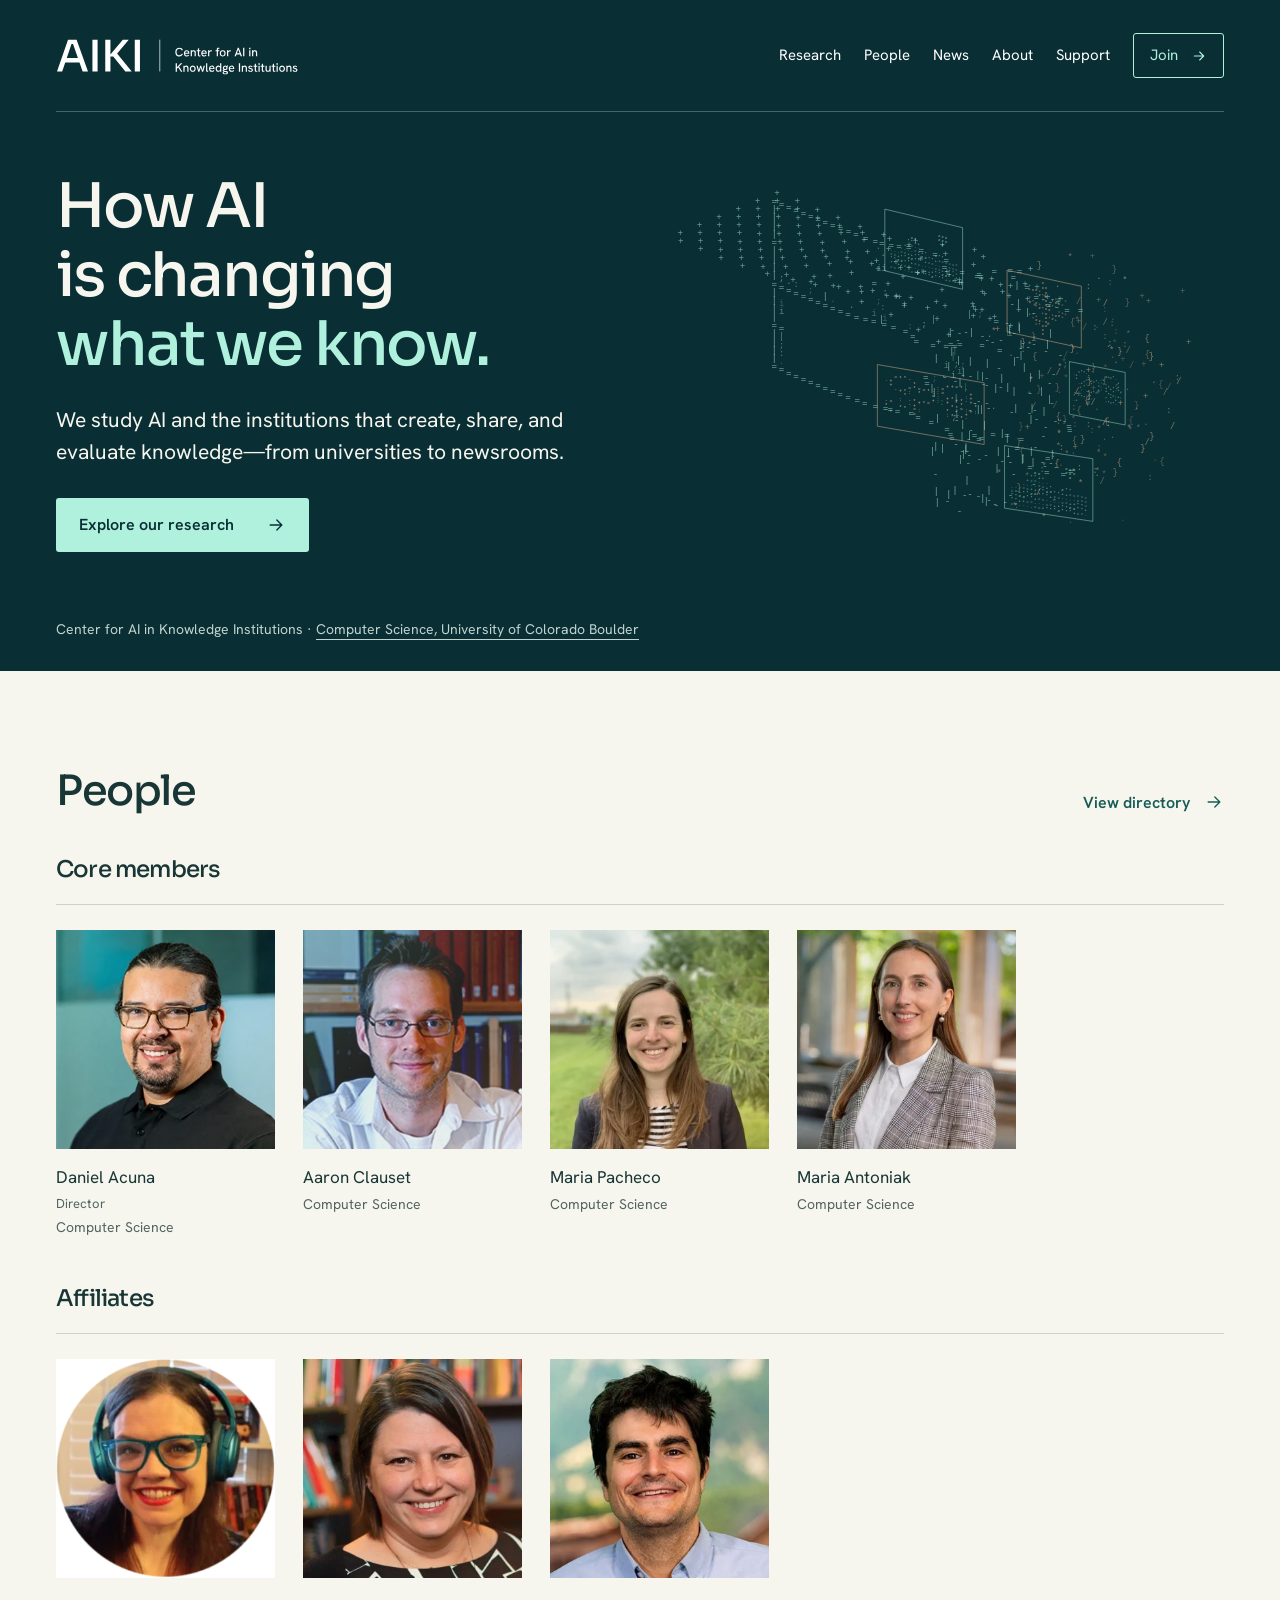
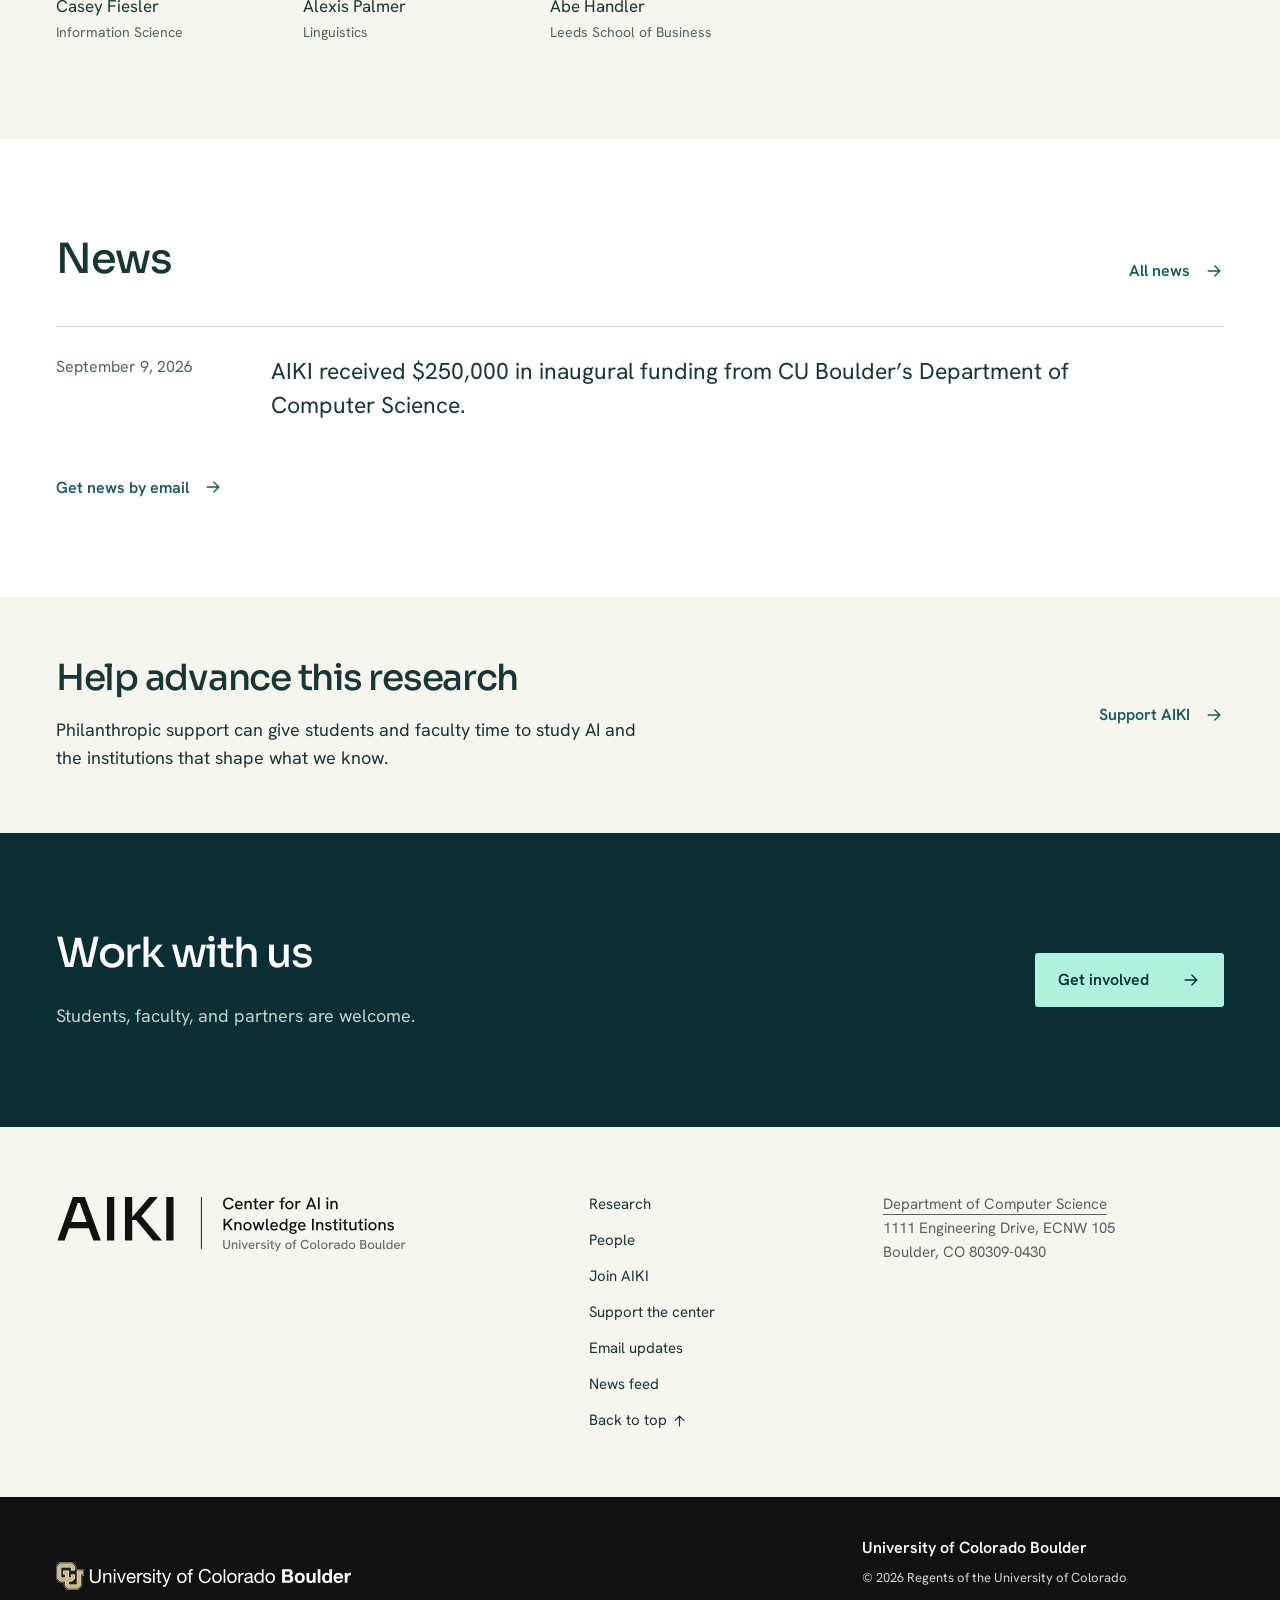
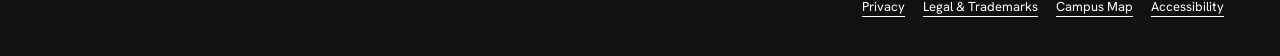
==== index.html @ cb5c7682 "Publish approved AIKI website" ====
<!doctype html>
<html lang="en">
<head>
  <meta charset="utf-8">
  <meta name="viewport" content="width=device-width, initial-scale=1">
  <meta name="theme-color" content="#092f35">
  

<title>Center for AI in Knowledge Institutions – AIKI</title>
<meta name="description" content="AIKI at CU Boulder studies how institutions create and share knowledge, and how AI changes their work.">
<link rel="canonical" href="https://aiki-cu.github.io/">
<meta property="og:type" content="website">
<meta property="og:locale" content="en_US">
<meta property="og:site_name" content="AIKI">
<meta property="og:title" content="Center for AI in Knowledge Institutions – AIKI">
<meta property="og:description" content="AIKI at CU Boulder studies how institutions create and share knowledge, and how AI changes their work.">
<meta property="og:url" content="https://aiki-cu.github.io/">
<meta property="og:image" content="https://aiki-cu.github.io/assets/images/brand/social-card.png">
<meta property="og:image:width" content="1200">
<meta property="og:image:height" content="630">
<meta property="og:image:alt" content="AIKI, Center for AI in Knowledge Institutions, University of Colorado Boulder">
<meta name="twitter:card" content="summary_large_image">
<meta name="twitter:title" content="Center for AI in Knowledge Institutions – AIKI">
<meta name="twitter:description" content="AIKI at CU Boulder studies how institutions create and share knowledge, and how AI changes their work.">
<meta name="twitter:image" content="https://aiki-cu.github.io/assets/images/brand/social-card.png">

<script type="application/ld+json">
{
  "@context": "https://schema.org",
  "@graph": [
    {
      "@type": "ResearchOrganization",
      "@id": "https://aiki-cu.github.io/#organization",
      "name": "Center for AI in Knowledge Institutions",
      "alternateName": "AIKI",
      "url": "https://aiki-cu.github.io/",
      "logo": "https://aiki-cu.github.io/assets/images/brand/aiki-icon.svg",
      "description": "AIKI at CU Boulder studies how institutions create and share knowledge, and how AI changes their work.",
      "foundingDate": "2026-09-09",
      "address": {
        "@type": "PostalAddress",
        "streetAddress": "1111 Engineering Drive, ECNW 105",
        "addressLocality": "Boulder", "addressRegion": "CO",
        "postalCode": "80309-0430", "addressCountry": "US"
      },
      "parentOrganization": {
        "@type": "Organization", "name": "Department of Computer Science",
        "url": "https://www.colorado.edu/cs/",
        "parentOrganization": { "@type": "CollegeOrUniversity", "name": "University of Colorado Boulder", "url": "https://www.colorado.edu/" }
      },
      "member": [{"@id": "https://aiki-cu.github.io/people/#daniel-acuna"},{"@id": "https://aiki-cu.github.io/people/#aaron-clauset"},{"@id": "https://aiki-cu.github.io/people/#maria-pacheco"},{"@id": "https://aiki-cu.github.io/people/#maria-antoniak"},{"@id": "https://aiki-cu.github.io/people/#casey-fiesler"},{"@id": "https://aiki-cu.github.io/people/#alexis-palmer"},{"@id": "https://aiki-cu.github.io/people/#abe-handler"}]
    },
    
    {
      "@type": "Person", "@id": "https://aiki-cu.github.io/people/#daniel-acuna",
      "name": "Daniel Acuna",
      "jobTitle": ["Director · Associate Professor"],
      "worksFor": { "@type": "CollegeOrUniversity", "name": "University of Colorado Boulder", "url": "https://www.colorado.edu/" },
      "affiliation": [{ "@id": "https://aiki-cu.github.io/#organization" }, { "@type": "Organization", "name": "Computer Science", "parentOrganization": { "@type": "CollegeOrUniversity", "name": "University of Colorado Boulder" } }, { "@type": "Organization", "name": "Information Science" }],
      
      "url": "https://www.colorado.edu/cs/daniel-acuna",
      "sameAs": ["https://www.colorado.edu/cs/daniel-acuna","https://acuna.io/"]
    },
    
    {
      "@type": "Person", "@id": "https://aiki-cu.github.io/people/#aaron-clauset",
      "name": "Aaron Clauset",
      "jobTitle": ["Professor", "Associate Chair for Faculty Affairs"],
      "worksFor": { "@type": "CollegeOrUniversity", "name": "University of Colorado Boulder", "url": "https://www.colorado.edu/" },
      "affiliation": [{ "@id": "https://aiki-cu.github.io/#organization" }, { "@type": "Organization", "name": "Computer Science", "parentOrganization": { "@type": "CollegeOrUniversity", "name": "University of Colorado Boulder" } }, { "@type": "Organization", "name": "BioFrontiers Institute" }, { "@type": "Organization", "name": "Santa Fe Institute" }, { "@type": "Organization", "name": "Applied Mathematics" }, { "@type": "Organization", "name": "Ecology and Evolutionary Biology" }, { "@type": "Organization", "name": "Information Science" }],
      "award": ["AAAS Fellow (2025)","Network Science Society Fellow (2023)","Erdős–Rényi Prize in Network Science (2016)","NSF CAREER Award (2015)"],
      "url": "https://www.colorado.edu/cs/aaron-clauset",
      "sameAs": ["https://www.colorado.edu/cs/aaron-clauset","https://aaronclauset.github.io/"]
    },
    
    {
      "@type": "Person", "@id": "https://aiki-cu.github.io/people/#maria-pacheco",
      "name": "Maria Pacheco",
      "jobTitle": ["Assistant Professor"],
      "worksFor": { "@type": "CollegeOrUniversity", "name": "University of Colorado Boulder", "url": "https://www.colorado.edu/" },
      "affiliation": [{ "@id": "https://aiki-cu.github.io/#organization" }, { "@type": "Organization", "name": "Computer Science", "parentOrganization": { "@type": "CollegeOrUniversity", "name": "University of Colorado Boulder" } }, { "@type": "Organization", "name": "Institute of Cognitive Science" }, { "@type": "Organization", "name": "Information Science" }],
      
      "url": "https://www.colorado.edu/ics/maria-pacheco",
      "sameAs": ["https://www.colorado.edu/ics/maria-pacheco","https://blast-cu.github.io/mlpacheco/"]
    },
    
    {
      "@type": "Person", "@id": "https://aiki-cu.github.io/people/#maria-antoniak",
      "name": "Maria Antoniak",
      "jobTitle": ["Assistant Professor"],
      "worksFor": { "@type": "CollegeOrUniversity", "name": "University of Colorado Boulder", "url": "https://www.colorado.edu/" },
      "affiliation": [{ "@id": "https://aiki-cu.github.io/#organization" }, { "@type": "Organization", "name": "Computer Science", "parentOrganization": { "@type": "CollegeOrUniversity", "name": "University of Colorado Boulder" } }, { "@type": "Organization", "name": "Information Science" }],
      
      "url": "https://www.colorado.edu/cs/maria-antoniak",
      "sameAs": ["https://www.colorado.edu/cs/maria-antoniak","https://maria-antoniak.github.io/"]
    },
    
    {
      "@type": "Person", "@id": "https://aiki-cu.github.io/people/#casey-fiesler",
      "name": "Casey Fiesler",
      "jobTitle": ["Associate Professor", "William R. Payden Endowed Professor", "Associate Chair of Graduate Studies"],
      "worksFor": { "@type": "CollegeOrUniversity", "name": "University of Colorado Boulder", "url": "https://www.colorado.edu/" },
      "affiliation": [{ "@id": "https://aiki-cu.github.io/#organization" }, { "@type": "Organization", "name": "Information Science", "parentOrganization": { "@type": "CollegeOrUniversity", "name": "University of Colorado Boulder" } }, { "@type": "Organization", "name": "Computer Science" }, { "@type": "Organization", "name": "ATLAS Institute" }, { "@type": "Organization", "name": "Silicon Flatirons Center" }],
      "award": ["NSF CAREER Award (2021)"],
      "url": "https://www.colorado.edu/cmdi/people/information-science/casey-fiesler",
      "sameAs": ["https://www.colorado.edu/cmdi/people/information-science/casey-fiesler","https://caseyfiesler.com/"]
    },
    
    {
      "@type": "Person", "@id": "https://aiki-cu.github.io/people/#alexis-palmer",
      "name": "Alexis Palmer",
      "jobTitle": ["Associate Professor"],
      "worksFor": { "@type": "CollegeOrUniversity", "name": "University of Colorado Boulder", "url": "https://www.colorado.edu/" },
      "affiliation": [{ "@id": "https://aiki-cu.github.io/#organization" }, { "@type": "Organization", "name": "Linguistics", "parentOrganization": { "@type": "CollegeOrUniversity", "name": "University of Colorado Boulder" } }, { "@type": "Organization", "name": "Center for Computational Language and Education Research (CLEAR)" }, { "@type": "Organization", "name": "Computer Science" }, { "@type": "Organization", "name": "Institute of Cognitive Science" }],
      "award": ["NSF CAREER Award"],
      "url": "https://www.colorado.edu/linguistics/alexis-palmer",
      "sameAs": ["https://www.colorado.edu/linguistics/alexis-palmer","https://alexispalmer.github.io/"]
    },
    
    {
      "@type": "Person", "@id": "https://aiki-cu.github.io/people/#abe-handler",
      "name": "Abe Handler",
      "jobTitle": ["Assistant Professor"],
      "worksFor": { "@type": "CollegeOrUniversity", "name": "University of Colorado Boulder", "url": "https://www.colorado.edu/" },
      "affiliation": [{ "@id": "https://aiki-cu.github.io/#organization" }, { "@type": "Organization", "name": "Leeds School of Business", "parentOrganization": { "@type": "CollegeOrUniversity", "name": "University of Colorado Boulder" } }],
      
      "url": "https://www.colorado.edu/business/leeds-directory/faculty/abe-handler",
      "sameAs": ["https://www.colorado.edu/business/leeds-directory/faculty/abe-handler","https://www.abehandler.com/"]
    },
    
    {
      "@type": "WebSite", "@id": "https://aiki-cu.github.io/#website",
      "name": "AIKI", "url": "https://aiki-cu.github.io/",
      "publisher": { "@id": "https://aiki-cu.github.io/#organization" }, "inLanguage": "en"
    },
    {
      "@type": "WebPage", "@id": "https://aiki-cu.github.io/#webpage",
      "name": "Center for AI in Knowledge Institutions",
      "description": "AIKI at CU Boulder studies how institutions create and share knowledge, and how AI changes their work.",
      "url": "https://aiki-cu.github.io/",
      "isPartOf": { "@id": "https://aiki-cu.github.io/#website" },
      "about": { "@id": "https://aiki-cu.github.io/#organization" }
    }
  ]
}
</script>


  

<script>
  (() => {
    const measurementId = "G-V90MS4R9FE";
    const siteOrigin = new URL("https://aiki-cu.github.io").origin;
    // Production only. Respect browser privacy preferences and the GA opt-out flag.
    if (location.origin !== siteOrigin || navigator.globalPrivacyControl === true ||
        navigator.doNotTrack === '1' || window['ga-disable-' + measurementId]) return;
    window.dataLayer = window.dataLayer || [];
    window.gtag = function () { window.dataLayer.push(arguments); };
    let referrerOrigin = '';
    try { referrerOrigin = new URL(document.referrer).origin + '/'; } catch (_) {}
    window.gtag('js', new Date());
    window.gtag('set', {
      allow_google_signals: false,
      allow_ad_personalization_signals: false,
      // Query strings and fragments may contain visitor-supplied information.
      page_location: "https://aiki-cu.github.io/",
      page_referrer: referrerOrigin
    });
    window.gtag('config', measurementId);
    window.aikiAnalyticsEnabled = true;
    const tag = document.createElement('script');
    tag.async = true;
    tag.referrerPolicy = 'origin';
    tag.src = 'https://www.googletagmanager.com/gtag/js?id=' + encodeURIComponent(measurementId);
    document.head.appendChild(tag);
  })();
</script>


  <link rel="icon" href="/assets/images/brand/favicon-32.png" type="image/png" sizes="32x32">
  <link rel="icon" href="/assets/images/brand/aiki-icon.svg" type="image/svg+xml">
  <link rel="apple-touch-icon" href="/assets/images/brand/apple-touch-icon.png" sizes="180x180">
  <link rel="preload" href="/assets/fonts/sora-latin.woff2" as="font" type="font/woff2" crossorigin>
  <link rel="preload" href="/assets/fonts/hanken-latin.woff2" as="font" type="font/woff2" crossorigin>
  <link rel="stylesheet" href="/assets/css/aiki.css">
  <link rel="alternate" type="application/atom+xml" title="AIKI news" href="/feed.xml">
  <script src="/assets/js/aiki.js" defer></script>
  <script type="application/json" id="engagement-areas">[{"id":"knowledge-production","title":"Knowledge creation","path":"/research/knowledge-production/"},{"id":"knowledge-integrity","title":"Trust and reliability","path":"/research/knowledge-integrity/"},{"id":"ai-mediated-text","title":"AI and language","path":"/research/ai-mediated-text/"},{"id":"power-and-narrative","title":"Power and influence","path":"/research/power-and-narrative/"}]</script>
  <script src="/assets/js/engagement.js" defer></script>
  <script type="module" src="/assets/js/home-archive.js"></script>
</head>
<body id="top" data-page-path="/" data-baseurl="" class="is-home">
  <!--
THESIS: Knowledge changes its own conditions of production; a flowing atlas makes the recursive relationship visible.
OWN-WORLD: Deep teal, mint, apricot and warm paper; Sora and Hanken; continuous vector paths and flat ruled research records.
STORY: Understand both directions of the AI/institutions relationship, follow a research question to evidence, and find the people to work with.
FIRST VIEWPORT: A large left-aligned statement on deep teal; mint emphasis; an ASCII archive centered beside the text in its own column; one mint research action. Theme explanations live on Research, keeping the opening brief.
FORM: Knowledge currents, grounded direction 5, seed ad260bd6. Daniel selected Images among words: ASCII landscapes, botanical studies, and cellular imagery among an opening character lattice. The homepage keeps the slow continuous archive cycle with a subtle local hover response and static reduced-motion art. The pause control was removed at Daniel's request. Profile photographs stay in color with a light wash that clears on hover or focus. No annotations appear in the archive.
FINISH: unreviewed and undocumented is unfinished; this build ends with the finish review, the verdict, DESIGN.md, and every shipping raster carrying its provenance
-->
  <a class="skip-link" href="#main">Skip to content</a>
  <header class="site-header">
  <div class="header-inner">
    <a class="brand" href="/" aria-label="AIKI home">
      <img src="/assets/images/brand/aiki-lockup-compact-white.svg" width="557" height="100" alt="AIKI, Center for AI in Knowledge Institutions">
    </a>
    <button class="menu-toggle" aria-expanded="false" aria-controls="primary-nav" hidden>Menu <span class="menu-lines" aria-hidden="true"></span></button>
    <nav id="primary-nav" class="primary-nav" aria-label="Main">
      <a href="/research/">Research</a><a href="/people/">People</a><a href="/news/">News</a><a href="/about/">About</a><a href="/support/">Support</a><a href="/join/" class="nav-join">Join<svg class="arrow-icon" width="20" height="20" viewBox="0 0 24 24" fill="none" aria-hidden="true"><path d="M5 12h14m-6-6 6 6-6 6" stroke="currentColor" stroke-width="1.6" stroke-linecap="round" stroke-linejoin="round"/></svg>
</a>
    </nav>
  </div>
</header>

  <script>
// Initialize immediately after the header is parsed, before the reading column
// paints. With JavaScript disabled, all navigation links remain visible.
(() => {
  const header = document.querySelector('.site-header');
  const menu = document.querySelector('.menu-toggle');
  const nav = document.querySelector('#primary-nav');
  if (header && menu && nav) {
    const narrow = window.matchMedia('(max-width: 1060px)');
    const setMenu = (open, returnFocus = false) => {
      menu.setAttribute('aria-expanded', String(open));
      nav.hidden = narrow.matches && !open;
      if (returnFocus) menu.focus();
    };
    header.classList.add('nav-ready');
    menu.hidden = false;
    setMenu(false);
    menu.addEventListener('click', () => setMenu(menu.getAttribute('aria-expanded') !== 'true'));
    document.addEventListener('keydown', (event) => {
      if (event.key === 'Escape' && menu.getAttribute('aria-expanded') === 'true') setMenu(false, true);
    });
    document.addEventListener('click', (event) => {
      if (!header.contains(event.target) && menu.getAttribute('aria-expanded') === 'true') setMenu(false);
    });
    nav.addEventListener('click', (event) => { if (event.target.closest('a')) setMenu(false); });
    narrow.addEventListener('change', () => setMenu(false));
  }
})();
</script>

  <main id="main" tabindex="-1">
  <section class="home-opening">
    <div class="wrap">
      <div class="home-hero">
        <div class="hero-copy">
          <h1>How AI is changing <span>what we know.</span></h1>
          <p class="hero-intro">We study AI and the institutions that create, share, and evaluate knowledge—from universities to newsrooms.</p>
          <a class="button button-primary" href="/research/">Explore our research <svg class="arrow-icon" width="20" height="20" viewBox="0 0 24 24" fill="none" aria-hidden="true"><path d="M5 12h14m-6-6 6 6-6 6" stroke="currentColor" stroke-width="1.6" stroke-linecap="round" stroke-linejoin="round" /></svg>
</a>
        </div>
        <div class="hero-flow drawing" aria-hidden="true">
          <picture>
            <source media="(max-width: 600px)" srcset="/assets/images/illustrations/knowledge-archive-compact.svg" />
            <img src="/assets/images/illustrations/knowledge-archive.svg" alt="" width="720" height="460" decoding="async" />
          </picture>
          <canvas id="knowledge-archive" data-knowledge-archive=""></canvas>
        </div>
      </div>
      <p class="home-affiliation">Center for AI in Knowledge Institutions · <a href="https://www.colorado.edu/cs/">Computer Science, University of Colorado Boulder</a></p>
    </div>
  </section>
  <section class="wrap section-space home-people">
    <div class="section-heading"><h2>People</h2><a class="text-link" href="/people/">View directory <svg class="arrow-icon" width="20" height="20" viewBox="0 0 24 24" fill="none" aria-hidden="true"><path d="M5 12h14m-6-6 6 6-6 6" stroke="currentColor" stroke-width="1.6" stroke-linecap="round" stroke-linejoin="round" /></svg>
</a></div>
    <div class="home-people-groups">
      <section class="home-people-group" aria-labelledby="home-core"><h3 id="home-core">Core members</h3>
        
        <div class="people-strip">
  
  <a href="/people/#daniel-acuna">
    <span class="portrait-frame"><img class="strip-portrait" src="/assets/images/people/photos/daniel-acuna.webp" srcset="/assets/images/people/photos/daniel-acuna-320.webp 320w, /assets/images/people/photos/daniel-acuna.webp 640w" sizes="(max-width: 360px) calc((100vw - 52px) / 2), (max-width: 600px) calc((100vw - 60px) / 2), (max-width: 1040px) calc((100vw - 164px) / 4), 219px" style="object-position: 50% 50%" alt="" width="320" height="320" loading="lazy" decoding="async" /></span>
    <span class="strip-name">Daniel Acuna</span>
    <span class="strip-role">Director</span>
    <span class="strip-unit">Computer Science</span>
  </a>
  
  <a href="/people/#aaron-clauset">
    <span class="portrait-frame"><img class="strip-portrait" src="/assets/images/people/photos/aaron-clauset.webp" srcset="/assets/images/people/photos/aaron-clauset-320.webp 320w, /assets/images/people/photos/aaron-clauset.webp 640w" sizes="(max-width: 360px) calc((100vw - 52px) / 2), (max-width: 600px) calc((100vw - 60px) / 2), (max-width: 1040px) calc((100vw - 164px) / 4), 219px" style="object-position: 50% 42%" alt="" width="320" height="320" loading="lazy" decoding="async" /></span>
    <span class="strip-name">Aaron Clauset</span>
    
    <span class="strip-unit">Computer Science</span>
  </a>
  
  <a href="/people/#maria-pacheco">
    <span class="portrait-frame"><img class="strip-portrait" src="/assets/images/people/photos/maria-pacheco.webp" srcset="/assets/images/people/photos/maria-pacheco-320.webp 320w, /assets/images/people/photos/maria-pacheco.webp 640w" sizes="(max-width: 360px) calc((100vw - 52px) / 2), (max-width: 600px) calc((100vw - 60px) / 2), (max-width: 1040px) calc((100vw - 164px) / 4), 219px" style="object-position: 50% 37%" alt="" width="320" height="320" loading="lazy" decoding="async" /></span>
    <span class="strip-name">Maria Pacheco</span>
    
    <span class="strip-unit">Computer Science</span>
  </a>
  
  <a href="/people/#maria-antoniak">
    <span class="portrait-frame"><img class="strip-portrait" src="/assets/images/people/photos/maria-antoniak.webp" srcset="/assets/images/people/photos/maria-antoniak-320.webp 320w, /assets/images/people/photos/maria-antoniak.webp 640w" sizes="(max-width: 360px) calc((100vw - 52px) / 2), (max-width: 600px) calc((100vw - 60px) / 2), (max-width: 1040px) calc((100vw - 164px) / 4), 219px" style="object-position: 50% 12%" alt="" width="320" height="320" loading="lazy" decoding="async" /></span>
    <span class="strip-name">Maria Antoniak</span>
    
    <span class="strip-unit">Computer Science</span>
  </a>
  
</div>

      </section>
      <section class="home-people-group home-affiliates" aria-labelledby="home-affiliates"><h3 id="home-affiliates">Affiliates</h3>
        
        <div class="people-strip">
  
  <a href="/people/#casey-fiesler">
    <span class="portrait-frame"><img class="strip-portrait" src="/assets/images/people/photos/casey-fiesler.webp" srcset="/assets/images/people/photos/casey-fiesler-320.webp 320w, /assets/images/people/photos/casey-fiesler.webp 640w" sizes="(max-width: 360px) calc((100vw - 52px) / 2), (max-width: 600px) calc((100vw - 60px) / 2), (max-width: 1040px) calc((100vw - 164px) / 4), 219px" style="object-position: 50% 42%" alt="" width="320" height="320" loading="lazy" decoding="async" /></span>
    <span class="strip-name">Casey Fiesler</span>
    
    <span class="strip-unit">Information Science</span>
  </a>
  
  <a href="/people/#alexis-palmer">
    <span class="portrait-frame"><img class="strip-portrait" src="/assets/images/people/photos/alexis-palmer.webp" srcset="/assets/images/people/photos/alexis-palmer-320.webp 320w, /assets/images/people/photos/alexis-palmer.webp 640w" sizes="(max-width: 360px) calc((100vw - 52px) / 2), (max-width: 600px) calc((100vw - 60px) / 2), (max-width: 1040px) calc((100vw - 164px) / 4), 219px" style="object-position: 50% 34%" alt="" width="320" height="320" loading="lazy" decoding="async" /></span>
    <span class="strip-name">Alexis Palmer</span>
    
    <span class="strip-unit">Linguistics</span>
  </a>
  
  <a href="/people/#abe-handler">
    <span class="portrait-frame"><img class="strip-portrait" src="/assets/images/people/photos/abe-handler.webp" srcset="/assets/images/people/photos/abe-handler-320.webp 320w, /assets/images/people/photos/abe-handler.webp 640w" sizes="(max-width: 360px) calc((100vw - 52px) / 2), (max-width: 600px) calc((100vw - 60px) / 2), (max-width: 1040px) calc((100vw - 164px) / 4), 219px" style="object-position: 50% 40%" alt="" width="320" height="320" loading="lazy" decoding="async" /></span>
    <span class="strip-name">Abe Handler</span>
    
    <span class="strip-unit">Leeds School of Business</span>
  </a>
  
</div>

      </section>
    </div>
  </section>
  <section class="news-section section-space"><div class="wrap"><div class="section-heading"><h2>News</h2><a class="text-link" href="/news/">All news <svg class="arrow-icon" width="20" height="20" viewBox="0 0 24 24" fill="none" aria-hidden="true"><path d="M5 12h14m-6-6 6 6-6 6" stroke="currentColor" stroke-width="1.6" stroke-linecap="round" stroke-linejoin="round" /></svg>
</a></div><ul class="news-list">
<li class="news-item" id="event-aiki-inaugural-funding"><div class="news-date">September 9, 2026</div><div class="news-description">AIKI received $250,000 in inaugural funding from CU Boulder’s Department of Computer Science.</div></li>
</ul>
<a class="text-link news-subscribe-link" href="/join/#newsletter">Get news by email <svg class="arrow-icon" width="20" height="20" viewBox="0 0 24 24" fill="none" aria-hidden="true"><path d="M5 12h14m-6-6 6 6-6 6" stroke="currentColor" stroke-width="1.6" stroke-linecap="round" stroke-linejoin="round" /></svg>
</a></div></section>
  <section class="home-support wrap" aria-labelledby="home-support-heading"><div><h2 id="home-support-heading">Help advance this research</h2><p>Philanthropic support can give students and faculty time to study AI and the institutions that shape what we know.</p></div><a class="text-link" href="/support/">Support AIKI <svg class="arrow-icon" width="20" height="20" viewBox="0 0 24 24" fill="none" aria-hidden="true"><path d="M5 12h14m-6-6 6 6-6 6" stroke="currentColor" stroke-width="1.6" stroke-linecap="round" stroke-linejoin="round" /></svg>
</a></section>
  <section class="join-strip section-space">
  <div class="wrap join-inner"><div><h2>Work with us</h2><p>Students, faculty, and partners are welcome.</p></div><a class="button button-light" href="/join/">Get involved <svg class="arrow-icon" width="20" height="20" viewBox="0 0 24 24" fill="none" aria-hidden="true"><path d="M5 12h14m-6-6 6 6-6 6" stroke="currentColor" stroke-width="1.6" stroke-linecap="round" stroke-linejoin="round" /></svg>
</a></div>
</section>

</main>

  <footer class="site-footer">
  <div class="wrap footer-main">
    <div class="footer-identity">
      <a href="/"><img src="/assets/images/brand/aiki-lockup.svg" alt="AIKI, Center for AI in Knowledge Institutions, University of Colorado Boulder" width="557" height="100" loading="lazy"></a>
    </div>
    <nav class="footer-nav" aria-label="Footer">
      <a href="/research/">Research</a>
      <a href="/people/">People</a>
      <a href="/join/">Join AIKI</a>
      <a href="/support/">Support the center</a>
      <a href="/join/#newsletter">Email updates</a>
      <a href="/feed.xml">News feed</a>
      <a href="#top" class="back-to-top">Back to top <svg class="arrow-icon" width="20" height="20" viewBox="0 0 24 24" fill="none" aria-hidden="true"><path d="M5 12h14m-6-6 6 6-6 6" stroke="currentColor" stroke-width="1.6" stroke-linecap="round" stroke-linejoin="round"/></svg>
</a>
    </nav>
    <address>
      <a href="https://www.colorado.edu/cs/">Department of Computer Science</a><br>
      1111 Engineering Drive, ECNW 105<br>
      Boulder, CO 80309-0430
    </address>
  </div>
  <div class="university-footer">
    <div class="wrap university-inner">
      <a class="cu-brand" href="https://www.colorado.edu/"><img src="/assets/images/cu-boulder-logo-text-white.svg" width="320" height="29" alt="University of Colorado Boulder" loading="lazy"></a>
      <div class="university-details">
        <a href="https://www.colorado.edu/">University of Colorado Boulder</a>
        <p>© 2026 Regents of the University of Colorado</p>
        <nav aria-label="University resources"><a href="https://www.colorado.edu/compliance/policies/privacy-statement">Privacy</a><a href="https://www.colorado.edu/about/legal-trademarks">Legal &amp; Trademarks</a><a href="https://www.colorado.edu/map/">Campus Map</a><a href="https://www.colorado.edu/accessibility">Accessibility</a></nav>
      </div>
    </div>
  </div>
</footer>

</body>
</html>
---- assets/css/aiki.css ----
@font-face {
  font-family: Sora;
  src: url('../fonts/sora-latin.woff2') format('woff2');
  font-style: normal;
  font-weight: 400 700;
  font-display: swap;
}
@font-face {
  font-family: 'Hanken Grotesk';
  src: url('../fonts/hanken-latin.woff2') format('woff2');
  font-style: normal;
  font-weight: 400 700;
  font-display: swap;
}

:root {
  --paper: #ffffff;
  --surface: #f6f5ee;
  --ink: #111111;
  --text: #173635;
  --muted: #516460;
  --deep: #092f35;
  --deep-muted: #c1d4cf;
  --mint: #aff1dd;
  --mint-surface: #dceee6;
  --apricot: #ffc195;
  --apricot-surface: #f5e4d4;
  --line: #ccd3cb;
  --dark-line: #466568;
  --link: #155d56;
  --cu-gold: #cfb87c;
  --display: Sora, sans-serif;
  --body: 'Hanken Grotesk', sans-serif;
  --ease: cubic-bezier(.16, 1, .3, 1);
}
*, *::before, *::after { box-sizing: border-box; }
html { scroll-behavior: smooth; scroll-padding-top: 32px; scrollbar-color: #61867e var(--surface); }
body { margin: 0; background: var(--surface); color: var(--text); font: 18px/1.6 var(--body); -webkit-font-smoothing: antialiased; }
::selection { background: var(--apricot); color: var(--deep); }
[hidden] { display: none !important; }
a { color: inherit; text-underline-offset: 5px; text-decoration-thickness: 1px; }
a:hover { text-decoration-thickness: 2px; }
a:focus-visible, button:focus-visible, input:focus-visible, select:focus-visible, summary:focus-visible { outline: 3px solid var(--link); outline-offset: 5px; }
button, input, select, textarea { font: inherit; color: inherit; }
button { cursor: pointer; }
button:disabled { cursor: not-allowed; opacity: .5; }
input, textarea { caret-color: var(--link); }
img, svg { max-width: 100%; }
img { display: block; height: auto; }
h1, h2, h3, h4, p, figure { margin: 0; }
h1, h2, h3, h4 { font-family: var(--display); font-weight: 500; line-height: 1.17; letter-spacing: -.035em; text-wrap: balance; }
h1 { font-size: clamp(44px, 5.3vw, 76px); }
h2 { font-size: clamp(30px, 3.25vw, 46px); }
h3 { font-size: 24px; }
p { text-wrap: pretty; }
ul, ol { padding-left: 24px; }
address { font-style: normal; }
.wrap { width: min(1280px, calc(100% - 112px)); margin-inline: auto; }
.section-space { padding-block: 96px; }
.section-heading { display: flex; align-items: end; justify-content: space-between; gap: 48px; margin-bottom: 42px; }
.section-heading > p { max-width: 420px; font-size: 20px; color: var(--muted); }
.section-heading > .text-link { flex-shrink: 0; }
.sr-only { position: absolute; width: 1px; height: 1px; padding: 0; margin: -1px; overflow: hidden; clip-path: inset(50%); white-space: nowrap; border: 0; }
.skip-link { position: fixed; left: 20px; top: -100px; z-index: 100; padding: 12px 20px; background: var(--mint); color: var(--deep); }
.skip-link:focus { top: 12px; }
.arrow-icon { flex-shrink: 0; vertical-align: middle; transition: transform .22s var(--ease); }
.button { display: inline-flex; align-items: center; justify-content: space-between; gap: 32px; min-height: 54px; padding: 15px 22px; border: 1px solid transparent; border-radius: 3px; font-size: 16px; font-weight: 600; line-height: 1.4; text-decoration: none; transition: background .2s, color .2s; }
.button-primary, .button-light { color: var(--deep); background: var(--mint); }
.button-primary:hover, .button-light:hover { background: #d3f8eb; }
.button-dark { color: var(--paper); background: var(--deep); }
.button-dark:hover { background: #174b4d; }
.button:hover .arrow-icon, .text-link:hover .arrow-icon { transform: translateX(4px); }
.text-link { display: inline-flex; align-items: center; gap: 14px; color: var(--link); font-size: 16px; font-weight: 600; text-decoration: none; }
.text-link:hover { text-decoration: underline; }
.lead { font-size: 23px; line-height: 1.5; }

/* The approved monochrome identity remains separate from the color system. */
.site-header { position: relative; z-index: 10; }
.header-inner { width: min(1392px, calc(100% - 112px)); min-height: 112px; margin: auto; display: flex; align-items: center; justify-content: space-between; gap: 38px; border-bottom: 1px solid var(--line); }
.brand { display: block; flex-shrink: 0; width: 250px; padding-block: 24px; }
.brand img { width: 100%; }
.primary-nav { display: flex; align-items: center; justify-content: flex-end; gap: 23px; font-size: 15px; line-height: 1.3; }
.primary-nav > a { padding-block: 16px; text-decoration: none; white-space: nowrap; }
.primary-nav > a:hover, .primary-nav > a[aria-current] { text-decoration: underline; text-decoration-thickness: 2px; text-underline-offset: 8px; }
.primary-nav .nav-join { display: flex; align-items: center; gap: 13px; border: 1px solid var(--text); border-radius: 3px; padding: 12px 16px; }
.nav-join .arrow-icon { width: 16px; height: 16px; }
.menu-toggle { display: none; }
.is-home .site-header { color: var(--paper); background: var(--deep); }
.is-home .header-inner { border-color: var(--dark-line); }
.is-home .nav-join { border-color: var(--mint); color: var(--mint); }
.is-home .site-header a:focus-visible, .is-home .site-header button:focus-visible { outline-color: var(--mint); }

/* Text and artwork share a centered row inside the capped content column. */
.home-opening { position: relative; background: var(--deep); color: var(--surface); overflow: clip; }
.home-hero { display: grid; grid-template-columns: repeat(2, minmax(0, 1fr)); align-items: center; gap: 48px; padding-block: 60px 44px; }
.hero-copy { position: relative; z-index: 1; min-width: 0; max-width: 600px; }
.hero-copy h1 { font-size: clamp(44px, 4.8vw, 72px); line-height: 1.12; }
.hero-copy h1 span { display: block; color: var(--mint); }
.hero-intro { max-width: 520px; margin-top: 26px; font-size: clamp(19px, 1.65vw, 24px); line-height: 1.5; }
.hero-copy .button { margin-top: 30px; }
/* Frame the drawing's occupied area; the canvas and SVG retain their 720 × 460 coordinates. */
.hero-flow { --frame-x: 64; --frame-y: 28; --frame-width: 576; --frame-height: 388; position: relative; width: 100%; aspect-ratio: var(--frame-width) / var(--frame-height); overflow: clip; pointer-events: none; }
.hero-flow canvas, .hero-flow img { position: absolute; left: calc(-100% * var(--frame-x) / var(--frame-width)); top: calc(-100% * var(--frame-y) / var(--frame-height)); width: calc(100% * 720 / var(--frame-width)); height: calc(100% * 460 / var(--frame-height)); max-width: none; object-fit: contain; }
.hero-flow canvas { opacity: 0; }
.hero-flow.is-ready canvas { opacity: 1; }
.hero-flow.is-ready img { opacity: 0; }
.home-opening a:focus-visible { outline-color: var(--mint); }
.theme-one { background: var(--mint); }
.theme-two { background: var(--apricot); }
.home-affiliation { position: relative; z-index: 1; padding-block: 22px 30px; font-size: 14px; color: var(--deep-muted); }

/* Research and evidence use the same open row grammar. */
.research-rows { border-top: 1px solid var(--line); }
.research-row { display: grid; grid-template-columns: 82px 1fr 1.05fr 24px; gap: 26px; align-items: center; padding-block: 29px; border-bottom: 1px solid var(--line); text-decoration: none; background: transparent; }
.research-row h3 { font-size: 25px; }
.research-row p { font-size: 18px; color: var(--muted); max-width: 350px; }
.research-row:hover h3 { text-decoration: underline; text-underline-offset: 7px; }
.research-row:hover > .arrow-icon { transform: translateX(5px); }
.area-symbol { width: 72px; height: 72px; background: var(--mint-surface); color: var(--link); }
.theme-2 .area-symbol { background: var(--apricot-surface); color: #754629; }
.project-grid { display: grid; grid-template-columns: 1fr 1fr; gap: 36px; }
.project-card { min-width: 0; }
.project-art { height: 200px; overflow: hidden; background: var(--deep); color: var(--mint); }
.project-art-2 { color: var(--apricot); background: #293c3a; }
.project-art svg { width: 100%; height: 100%; }
.project-content { padding-top: 26px; }
.project-content h2 { font-size: 27px; line-height: 1.28; }
.project-content h2 a { text-decoration: none; }
.project-content h2 a:hover { text-decoration: underline; }
.project-content h2 .arrow-icon { width: 21px; }
.project-content p { margin-top: 18px; max-width: 56ch; }
.home-people-groups { display: grid; grid-template-columns: 1fr; gap: 48px; }
.home-people-group { min-width: 0; }
.home-people-group > h3 { font-size: 23px; padding-bottom: 20px; border-bottom: 1px solid var(--line); }
.people-strip { display: grid; grid-template-columns: repeat(4, minmax(0, 1fr)); gap: 28px; max-width: 960px; margin-top: 25px; }
.people-strip > a { text-decoration: none; font-size: 17px; line-height: 1.4; }
.people-strip > a:hover .strip-name { text-decoration: underline; }
.strip-initials { display: grid; place-items: center; width: 100%; aspect-ratio: 1; margin-bottom: 17px; background: var(--mint-surface); font: 500 clamp(26px, 3vw, 42px)/1 var(--display); color: var(--link); }
.people-strip .portrait-frame { margin-bottom: 17px; }
.home-affiliates .strip-initials { background: var(--apricot-surface); color: #754629; }
.strip-role { display: block; margin-top: 5px; font-size: 13px; color: var(--muted); }
.strip-unit { display: block; margin-top: 5px; font-size: 14px; color: var(--muted); }
.news-section { background: var(--paper); }
.news-list { margin: 0; padding: 0; list-style: none; }
.news-item { display: grid; grid-template-columns: 180px 1fr; gap: 35px; padding-block: 27px; border-top: 1px solid var(--line); }
.news-date { color: var(--muted); font-size: 16px; font-variant-numeric: tabular-nums; }
.news-description { max-width: 820px; font-size: 23px; line-height: 1.5; }
.news-subscribe-link { margin-top: 25px; }
.join-strip { color: var(--paper); background: var(--deep); }
.join-inner { display: flex; align-items: center; justify-content: space-between; gap: 45px; }
.join-inner p { margin-top: 24px; color: var(--deep-muted); }
.join-inner .button { flex-shrink: 0; }
.join-strip a:focus-visible { outline-color: var(--apricot); }

/* Reading surfaces keep a controlled measure inside the wide atlas. */
.interior-main { padding-block: 58px 96px; min-height: 55vh; }
.page-heading { max-width: 1030px; margin-bottom: 54px; }
.page-heading > p { max-width: 750px; margin-top: 27px; font-size: 23px; color: var(--muted); line-height: 1.5; }
.page-heading > .button { margin-top: 28px; }
.reading-layout { display: block; }
.reading-layout.with-toc { display: grid; grid-template-columns: 190px minmax(0, 790px); gap: 64px; }
.prose { max-width: 73ch; }
.prose p { margin-block: 0 20px; }
.prose > :last-child { margin-bottom: 0; }
.prose h2 { margin: 46px 0 20px; font-size: 31px; line-height: 1.25; }
.prose h3 { margin: 32px 0 16px; }
.prose > h2:first-child { margin-top: 0; }
.prose a { color: var(--link); }
.prose .button-dark { color: var(--paper); }
.prose li + li { margin-top: 12px; }
.contents-nav nav { position: sticky; top: 30px; font-size: 15px; }
.contents-title { font-weight: 600; margin-bottom: 15px; }
.contents-list { list-style: none; padding: 0; margin: 0; }
.contents-list li { margin-block: 0 12px; }
.contents-list a { text-decoration: none; color: var(--muted); }
.contents-list a:hover { text-decoration: underline; }
.section-nav { display: flex; gap: 28px; flex-wrap: wrap; border-block: 1px solid var(--line); padding-block: 19px; font-size: 16px; }
.section-nav a { text-decoration: none; }
.section-nav a:hover { text-decoration: underline; }
.breadcrumbs { display: flex; gap: 14px; align-items: center; flex-wrap: wrap; margin-bottom: 33px; font-size: 14px; color: var(--muted); }
.breadcrumbs a { color: var(--link); }
.research-themes { display: grid; grid-template-columns: 1fr 1fr; }
.theme-detail { padding: 40px 36px; color: var(--deep); }
.theme-detail h2 { font-size: 32px; }
.theme-detail > p { margin-top: 24px; }
.topic-heading { max-width: 950px; }
.topic-page .section-nav { margin-bottom: 32px; }
.topic-layout { display: grid; grid-template-columns: minmax(0, 760px) 260px; gap: 76px; justify-content: space-between; }
.topic-sidebar { align-self: start; padding: 25px; background: var(--mint-surface); font-size: 16px; }
.theme-2 .topic-sidebar { background: var(--apricot-surface); }
.topic-sidebar h2 { font-size: 20px; margin-bottom: 18px; }
.topic-sidebar h2:not(:first-child) { margin-top: 32px; }
.topic-sidebar ul { padding: 0; margin: 0; list-style: none; }
.topic-sidebar li { margin-top: 13px; }
.topic-sidebar a { text-decoration: none; }
.topic-sidebar a:hover { text-decoration: underline; }
.topic-sidebar .arrow-icon { width: 15px; }
.topic-people-group + .topic-people-group { margin-top: 24px; padding-top: 20px; border-top: 1px solid var(--line); }
.topic-people-group h3 { font: 600 14px/1.4 var(--body); letter-spacing: 0; color: var(--muted); }
.research-support { margin-top: 38px; padding-top: 2px; border-top: 1px solid var(--line); }
.prose .research-news-link { margin-top: 20px; font-size: 17px; }
.prose .content-updated { margin-top: 40px; font-size: 14px; color: var(--muted); }

/* Faculty initials are deliberate fallbacks, never invented portraits. */
.people-section { padding-top: 54px; }
.people-section > h2 { font-size: 32px; margin-bottom: 30px; }
.people-grid { display: grid; grid-template-columns: repeat(3, minmax(0, 1fr)); gap: 36px; }
.person { border-top: 1px solid var(--line); padding-top: 25px; min-width: 0; scroll-margin-top: 32px; }
.person-initials, .person-photo { width: 100%; max-width: 160px; height: 160px; margin-bottom: 22px; }
.person-initials { display: grid; place-items: center; background: var(--mint-surface); color: var(--link); font: 500 46px/1 var(--display); }
/* A soft photographic light wash shares the site palette; faces stay in color. */
.portrait-frame { position: relative; display: block; isolation: isolate; overflow: hidden; aspect-ratio: 1; background: var(--paper); }
.portrait-frame::after { content: ""; position: absolute; inset: 0; background: linear-gradient(135deg, var(--mint), transparent 50%, var(--apricot)); mix-blend-mode: soft-light; opacity: .7; pointer-events: none; transition: opacity .24s var(--ease); }
.person-portrait, .strip-portrait { display: block; width: 100%; height: 100%; object-fit: cover; }
.people-strip > a:focus-visible .portrait-frame::after, .person:focus-within .portrait-frame::after { opacity: 0; }
@media (hover: hover) {
  .people-strip > a:hover .portrait-frame::after, .person:hover .portrait-frame::after { opacity: 0; }
}
#affiliates .person-initials { background: var(--apricot-surface); color: #754629; }
.person h3 { font-size: 25px; }
.person-role { margin-top: 12px; font-size: 16px; }
.person-unit { margin-top: 3px; font-size: 15px; color: var(--muted); }
.person-distinction { margin-top: 10px; font-size: 15px; font-weight: 600; }
.person-leadership { margin-top: 10px; font-size: 15px; color: var(--muted); }
.person-appointments { display: grid; gap: 6px; padding: 0; margin: 16px 0 0; list-style: none; font-size: 15px; line-height: 1.5; color: var(--muted); }
.person-honors { margin-top: 22px; }
.person-honors h4 { font: 600 15px/1.5 var(--body); letter-spacing: 0; }
.person-honors ul { display: grid; gap: 7px; margin: 8px 0 0; padding: 0; list-style: none; font-size: 15px; line-height: 1.5; }
.person-honors a { color: var(--link); }
.honor-year { color: var(--muted); white-space: nowrap; font-variant-numeric: tabular-nums; }
.person-bio { margin-top: 21px; font-size: 17px; line-height: 1.6; }
.person-links { display: flex; gap: 18px; flex-wrap: wrap; margin-top: 18px; color: var(--link); font-size: 15px; }
.person-areas { display: flex; flex-wrap: wrap; gap: 7px 18px; padding: 0; margin: 16px 0 0; list-style: none; font-size: 16px; }
.person-areas a { color: var(--link); }
.home-support { display: flex; gap: 32px; justify-content: space-between; align-items: center; padding-block: 60px; }
.home-support h2 { font-size: clamp(26px, 3vw, 36px); margin-bottom: 16px; }
.home-support p { max-width: 60ch; margin-bottom: 0; }
.home-support > a { flex-shrink: 0; }
.support-heading-link { margin-top: 22px; font-size: 18px; }
.support-purposes { margin: 0 0 24px; }
.support-purposes dt { font-weight: 650; margin-top: 25px; }
.support-purposes dd { margin: 8px 0 0; }
.support-area-list { list-style: none; padding: 0; }
.support-area-list li { border-top: 1px solid var(--line); padding: 16px 0; }
.support-area-list a { font-weight: 600; }
.support-area-list span { display: block; margin-top: 5px; font-size: 17px; }
.contact-panel [data-support-topic] { font-weight: 650; }
.director-grid .person { display: grid; grid-template-columns: 160px minmax(0, 620px); gap: 35px; }
.director-grid .person-bio { max-width: 70ch; }
.affiliate-callout { margin-top: 70px; padding: 36px; background: var(--mint-surface); }
.affiliate-callout h2 { font-size: 32px; }
.affiliate-callout p { margin-top: 18px; max-width: 64ch; }
.affiliate-callout .text-link { margin-top: 24px; }

/* Publication styles are retained for the unpublished archive. */
.publication-filters { display: flex; flex-wrap: wrap; gap: 9px; padding-block: 0 25px; }
.publication-filters a { padding: 11px 15px; border: 1px solid var(--line); border-radius: 3px; font-size: 15px; text-decoration: none; }
.publication-filters a:hover { background: var(--mint-surface); }
.publication-filters a[aria-current] { background: var(--deep); color: var(--paper); border-color: var(--deep); }
.publication-toolbar { display: flex; flex-wrap: wrap; justify-content: space-between; gap: 15px; font-size: 14px; color: var(--muted); border-top: 1px solid var(--line); padding-block: 18px 28px; }
.publication-year { display: grid; grid-template-columns: 112px minmax(0, 1fr); gap: 35px; padding-top: 32px; }
.publication-year > h2 { font-size: 33px; font-variant-numeric: tabular-nums; }
.publication-list { margin: 0; padding: 0; list-style: none; }
.publication { padding-block: 0 29px; margin-bottom: 29px; border-bottom: 1px solid var(--line); }
.publication h3 { font-size: 23px; line-height: 1.4; letter-spacing: -.022em; text-wrap: initial; }
.publication h3 a { text-decoration: none; }
.publication h3 a:hover { text-decoration: underline; }
.publication h3 .arrow-icon { width: 17px; height: 17px; }
.publication-authors { font-size: 16px; color: var(--muted); margin-top: 13px; max-width: 80ch; }
.publication-venue { font-size: 15px; margin-top: 10px; }
.publication-areas { list-style: none; padding: 0; margin: 14px 0 0; display: flex; gap: 7px 18px; flex-wrap: wrap; font-size: 13px; color: var(--link); }
.publication-areas a { text-decoration: none; }
.publication-areas a:hover { text-decoration: underline; }

/* Institutional information, opportunities, and honest empty states. */
.event-schedule h2 { margin-bottom: 30px; font-size: 32px; }
.empty-state { padding: 36px; background: var(--mint-surface); }
.empty-state p + p { margin-top: 15px; }
.empty-state .text-link { margin-top: 24px; }
.event-list { padding: 0; list-style: none; }
.event-list li { border-top: 1px solid var(--line); padding: 24px 0; }
.event-list time { color: var(--muted); font-variant-numeric: tabular-nums; }
.event-list h3 { margin-block: 12px; }
.participation-sections > section { display: grid; grid-template-columns: 280px minmax(0, 730px); gap: 65px; padding-block: 50px; border-bottom: 1px solid var(--line); }
.participation-sections h2 { font-size: 32px; }
/* Subscription requests use Google's real confirmation page, with no script dependency. */
.newsletter-signup { display: grid; grid-template-columns: minmax(0, 1fr) minmax(0, 1.2fr); gap: clamp(32px, 5vw, 72px); padding: clamp(24px, 4vw, 48px); margin-bottom: 20px; background: var(--mint-surface); }
.newsletter-intro h2 { max-width: 10ch; font-size: clamp(30px, 3vw, 40px); }
.newsletter-intro > p { margin-top: 22px; max-width: 40ch; }
.newsletter-intro > p:first-of-type { font-size: 21px; line-height: 1.5; }
.newsletter-form { min-width: 0; }
.newsletter-required, .newsletter-detail, .newsletter-hint, .newsletter-alternative { font-size: 15px; line-height: 1.6; }
.newsletter-required { margin-bottom: 20px; }
.newsletter-detail, .newsletter-hint, .newsletter-field label span { color: var(--muted); }
.newsletter-field { margin-bottom: 22px; }
.newsletter-field label { display: block; margin-bottom: 8px; font-size: 17px; font-weight: 600; }
.newsletter-field label span { font-weight: 400; }
.newsletter-field input { display: block; width: 100%; min-height: 50px; padding: 10px 13px; border: 1px solid var(--muted); border-radius: 3px; background: var(--paper); font-size: 18px; }
.newsletter-field input:hover { border-color: var(--deep); }
.newsletter-field input:user-invalid { border: 2px solid var(--deep); }
.newsletter-hint { margin-top: 7px; }
.newsletter-form > .newsletter-detail { margin-top: 19px; }
.newsletter-alternative { display: inline-block; margin-top: 12px; color: var(--link); }
.about-layout { display: grid; grid-template-columns: minmax(0, 750px) minmax(270px, 320px); gap: 75px; }
.contact-panel { padding: 30px; background: var(--mint-surface); align-self: start; font-size: 16px; overflow-wrap: anywhere; }
.contact-panel h2 { font-size: 27px; }
.contact-panel p { margin-block: 18px; }
.contact-panel h3 { font-size: 20px; margin-block: 35px 20px; }
.contact-panel .text-link { margin-top: 25px; }
.news-year h2 { margin-top: 30px; }
.news-year .news-description { font-size: 21px; }
.news-year .news-item { grid-template-columns: 150px 1fr; gap: 25px; }

/* Two independent identities, with their own space and university resources. */
.footer-main { display: grid; grid-template-columns: 1.4fr .7fr 1fr; gap: 55px; padding-block: 65px; }
.footer-identity img { width: min(100%, 350px); }
.footer-nav { display: flex; flex-direction: column; gap: 12px; font-size: 15px; }
.footer-nav a { text-decoration: none; }
.footer-nav a:hover { text-decoration: underline; }
.back-to-top .arrow-icon { width: 17px; transform: rotate(-90deg); }
.footer-main address { font-size: 15px; color: var(--muted); }
.university-footer { background: #111111; color: var(--paper); }
.university-inner { display: flex; gap: 60px; justify-content: space-between; align-items: center; padding-block: 38px; }
.cu-brand { display: block; width: 300px; flex-shrink: 0; padding: 15px 0; }
.cu-brand img { width: 100%; max-height: 70px; object-fit: contain; object-position: left; }
.university-details { font-size: 13px; }
.university-details > a { font-size: 16px; font-weight: 600; text-decoration: none; }
.university-details p { margin-block: 8px; color: #d6d6d6; }
.university-details nav { display: flex; flex-wrap: wrap; gap: 10px 18px; }
.university-footer a:focus-visible { outline-color: var(--cu-gold); }

@media (max-width: 1200px) {
  .wrap, .header-inner { width: calc(100% - 80px); }
  .primary-nav { gap: 15px; }
  .brand { width: 225px; }
  .topic-layout, .about-layout { gap: 40px; }
}
@media (max-width: 1060px) {
  .header-inner { flex-wrap: wrap; gap: 0 24px; padding-block: 8px; min-height: 96px; }
  .primary-nav { width: 100%; justify-content: flex-start; flex-wrap: wrap; padding-bottom: 22px; gap: 10px 23px; }
  .nav-ready .menu-toggle { display: inline-flex; gap: 14px; align-items: center; justify-content: space-between; min-height: 48px; padding: 10px 12px; background: transparent; border: 1px solid var(--line); border-radius: 3px; font-size: 15px; }
  .is-home .menu-toggle { border-color: var(--dark-line); }
  .menu-lines { width: 17px; height: 9px; border-block: 1px solid currentColor; }
  .hero-copy h1 { font-size: clamp(38px, 4.7vw, 55px); }
  .people-grid { gap: 25px; }
  .person h3 { font-size: 22px; }
  .reading-layout.with-toc { grid-template-columns: 1fr; gap: 30px; }
  .contents-nav nav { position: static; }
  .contents-list { display: flex; gap: 10px 25px; flex-wrap: wrap; }
  .contents-list li { margin: 0; }
  .theme-detail { padding: 32px 28px; }
  .participation-sections > section { grid-template-columns: 220px 1fr; gap: 38px; }
  .footer-main { grid-template-columns: 1.4fr 1fr; gap: 40px; }
  .footer-main address { grid-column: 1 / -1; }
}
@media (max-width: 800px) {
  .newsletter-signup { grid-template-columns: 1fr; }
  .newsletter-intro h2 { max-width: none; }
  .newsletter-intro > p { max-width: 60ch; }
  .section-space { padding-block: 68px; }
  .section-heading { align-items: start; flex-direction: column; gap: 23px; margin-bottom: 32px; }
  .section-heading > p { max-width: 65ch; }
  .research-row { grid-template-columns: 62px 1fr 24px; gap: 20px; }
  .research-row p { grid-column: 2; max-width: 55ch; }
  .research-row .area-symbol { grid-row: 1 / 3; width: 60px; height: 60px; align-self: start; }
  .research-row > .arrow-icon { grid-column: 3; grid-row: 1 / 3; }
  .research-row h3 { font-size: 25px; }
  .project-grid { gap: 26px; }
  .project-art { height: 160px; }
  .project-content h2 { font-size: 24px; }
  .people-grid { grid-template-columns: repeat(2, 1fr); gap: 32px; }
  .people-grid .person:last-child { grid-column: 1 / -1; }
  .people-grid .person:last-child .person-bio { max-width: 70ch; }
  .topic-layout, .about-layout { grid-template-columns: 1fr; gap: 36px; }
  .home-support { align-items: flex-start; flex-direction: column; }
  .topic-sidebar { display: block; max-width: none; }
  .topic-sidebar ul { display: flex; flex-wrap: wrap; gap: 0 25px; }
  .topic-sidebar h2 { margin-bottom: 8px; }
  .theme-detail h2 { font-size: 27px; }
  .about-layout .contact-panel { max-width: 500px; }
  .university-inner { flex-direction: column; align-items: flex-start; gap: 24px; }
  .join-inner { flex-direction: column; align-items: start; gap: 30px; }
}
@media (max-width: 800px) {
  .home-hero { display: block; padding-block: 40px 0; }
  .hero-copy { width: 100%; max-width: 620px; }
  .hero-copy h1 { font-size: clamp(39px, 7vw, 56px); }
  .hero-intro { font-size: 20px; }
  .hero-flow { --frame-x: 0; --frame-y: 0; --frame-width: 720; --frame-height: 460; left: 50%; width: min(800px, calc(100vw + 120px)); margin-block: 8px -16px; transform: translateX(-50%); }
}
@media (max-width: 600px) {
  body { font-size: 17px; }
  .wrap, .header-inner { width: calc(100% - 40px); }
  .brand { width: 220px; padding-block: 21px; }
  .header-inner { min-height: 90px; gap: 0 12px; }
  .nav-ready .menu-toggle { gap: 8px; font-size: 14px; padding-inline: 9px; }
  .primary-nav { display: grid; grid-template-columns: 1fr 1fr; gap: 0 22px; padding-top: 6px; }
  .primary-nav > a { padding-block: 13px; }
  .primary-nav .nav-join { justify-content: space-between; }
  .home-hero { padding-block: 40px 0; }
  .hero-copy h1 { font-size: clamp(39px, 10.4vw, 59px); line-height: 1.1; }
  .hero-intro { margin-top: 26px; font-size: 20px; }
  .hero-copy .button { margin-top: 26px; }
  .research-themes { grid-template-columns: 1fr; }
  .home-affiliation { font-size: 13px; line-height: 1.6; }
  .section-space { padding-block: 54px; }
  h1 { font-size: clamp(37px, 10vw, 53px); }
  h2 { font-size: 31px; }
  .section-heading > p { font-size: 18px; }
  .research-row { grid-template-columns: 44px 1fr 20px; gap: 12px 15px; padding-block: 24px; }
  .research-row .area-symbol { width: 44px; height: 44px; }
  .research-row h3 { font-size: 22px; }
  .research-row p { font-size: 16px; line-height: 1.5; }
  .project-grid { grid-template-columns: 1fr; gap: 44px; }
  .project-art { height: 175px; }
  .project-content { padding-top: 23px; }
  .project-content h2 { font-size: 25px; }
  .home-people-groups { gap: 40px; }
  .people-strip { grid-template-columns: repeat(2, minmax(0, 1fr)); gap: 24px 20px; }
  .people-strip > a { font-size: 15px; }
  .strip-initials { font-size: 29px; margin-bottom: 13px; }
  .people-strip .portrait-frame { margin-bottom: 13px; }
  .strip-role { font-size: 12px; }
  .news-item, .news-year .news-item { grid-template-columns: 1fr; gap: 13px; padding-block: 24px; }
  .news-description, .news-year .news-description { font-size: 21px; }
  .news-date { font-size: 14px; }
  .join-inner h2 br { display: none; }
  .join-inner p { margin-top: 20px; }
  .interior-main { padding-block: 38px 58px; }
  .page-heading { margin-bottom: 38px; }
  .page-heading > p { font-size: 20px; margin-top: 24px; }
  .lead { font-size: 21px; }
  .prose h2 { font-size: 27px; margin-top: 36px; }
  .section-nav { gap: 14px 25px; padding-block: 18px; font-size: 15px; }
  .breadcrumbs { font-size: 13px; margin-bottom: 27px; }
  .theme-detail { padding: 30px 26px; }
  .theme-detail h2 { font-size: 28px; }
  .theme-detail > p { margin-top: 19px; }
  .people-section { padding-top: 38px; }
  .people-grid { grid-template-columns: 1fr; gap: 38px; }
  .director-grid .person { display: block; }
  .person-initials, .person-photo { width: 110px; height: 110px; margin-bottom: 22px; font-size: 36px; }
  .person h3 { font-size: 26px; }
  .person-bio { margin-top: 17px; }
  .affiliate-callout { margin-top: 48px; padding: 27px; }
  .affiliate-callout h2 { font-size: 28px; }
  .publication-filters { gap: 8px; }
  .publication-filters a { padding: 10px 12px; font-size: 14px; }
  .publication-year { grid-template-columns: 1fr; gap: 22px; padding-top: 25px; }
  .publication-year > h2 { font-size: 28px; }
  .publication h3 { font-size: 21px; }
  .publication-authors { font-size: 15px; }
  .publication-areas { font-size: 13px; }
  .participation-sections > section { grid-template-columns: 1fr; gap: 20px; }
  .participation-sections > section { padding-block: 35px; }
  .participation-sections h2 { font-size: 28px; }
  .empty-state { padding: 28px; }
  .footer-main { grid-template-columns: 1fr; gap: 35px; padding-block: 45px; }
  .footer-identity img { width: 310px; }
  .footer-nav { display: grid; grid-template-columns: 1fr 1fr; gap: 15px 20px; }
  .university-inner { padding-block: 28px; }
  .cu-brand { width: 260px; }
}
@media (max-width: 360px) {
  .wrap, .header-inner { width: calc(100% - 32px); }
  .brand { width: 185px; }
  .hero-copy h1 { font-size: 37px; }
}
@media (prefers-reduced-motion: reduce) {
  html { scroll-behavior: auto; }
  *, *::before, *::after { animation: none !important; transition: none !important; }
}
@media print {
  html { scroll-behavior: auto; }
  body, .home-opening, .join-strip, .university-footer { background: white; color: black; }
  .site-header, .site-footer, .skip-link, .publication-filters, .publication-toolbar, .contents-nav, .section-nav, .hero-flow, .project-art, .join-strip { display: none !important; }
  .wrap { width: 100%; }
  .interior-main, .section-space { padding-block: 20px; }
  h1, .hero-copy h1 { font-size: 32px; }
  h2 { font-size: 25px; }
  h3, .publication h3 { font-size: 19px; }
  h1, h2, h3 { break-after: avoid; }
  p, li { orphans: 3; widows: 3; }
  .hero-copy h1 span, .hero-intro, .home-affiliation, .methods-layout > div > p { color: black; }
  .theme-detail, .contact-panel, .topic-sidebar, .empty-state { background: #f1f1f1; color: black; }
  .publication-year[hidden], .publication[hidden] { display: block !important; }
  .publication-year { display: block; }
  .publication-year > h2 { margin-bottom: 20px; }
  .publication { break-inside: avoid; }
  .reading-layout.with-toc, .topic-layout, .about-layout { display: block; }
  .topic-sidebar, .contact-panel { margin-top: 30px; }
  .button { border: 1px solid black; background: white; color: black; }
}
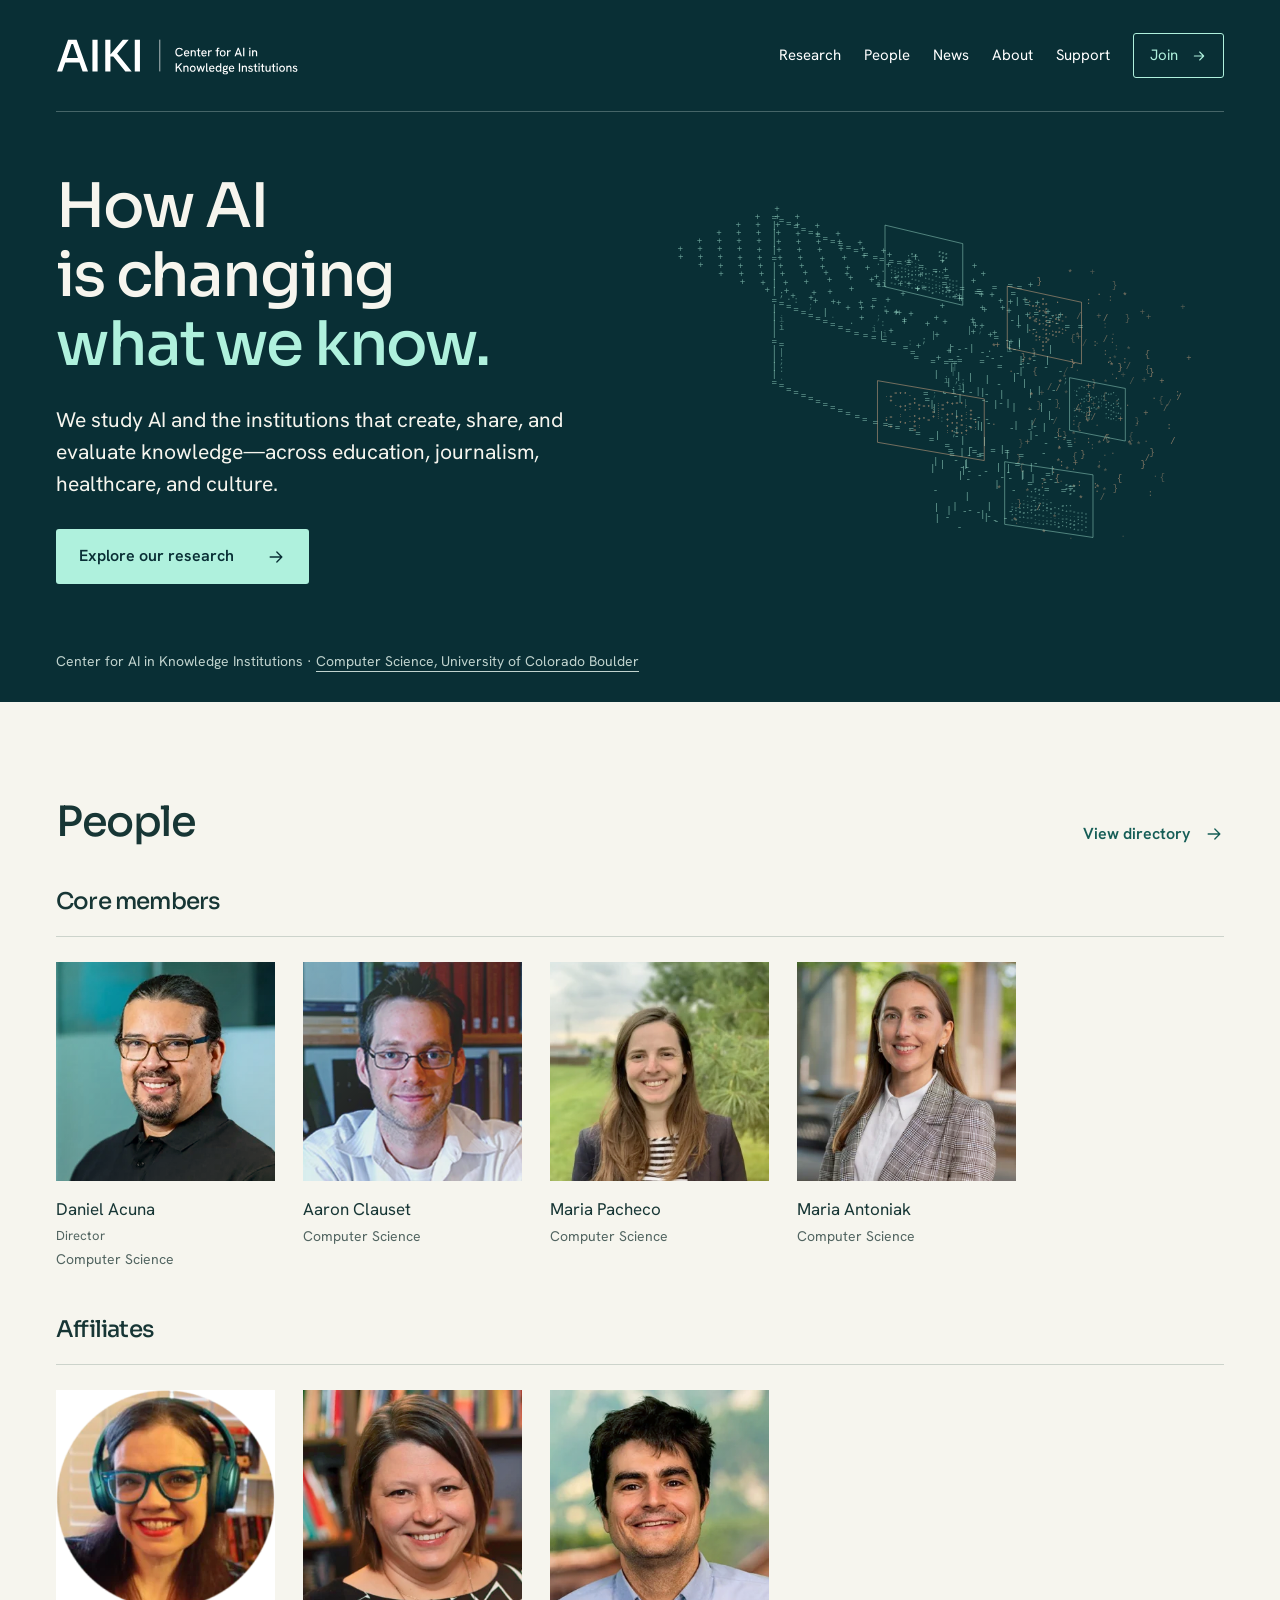
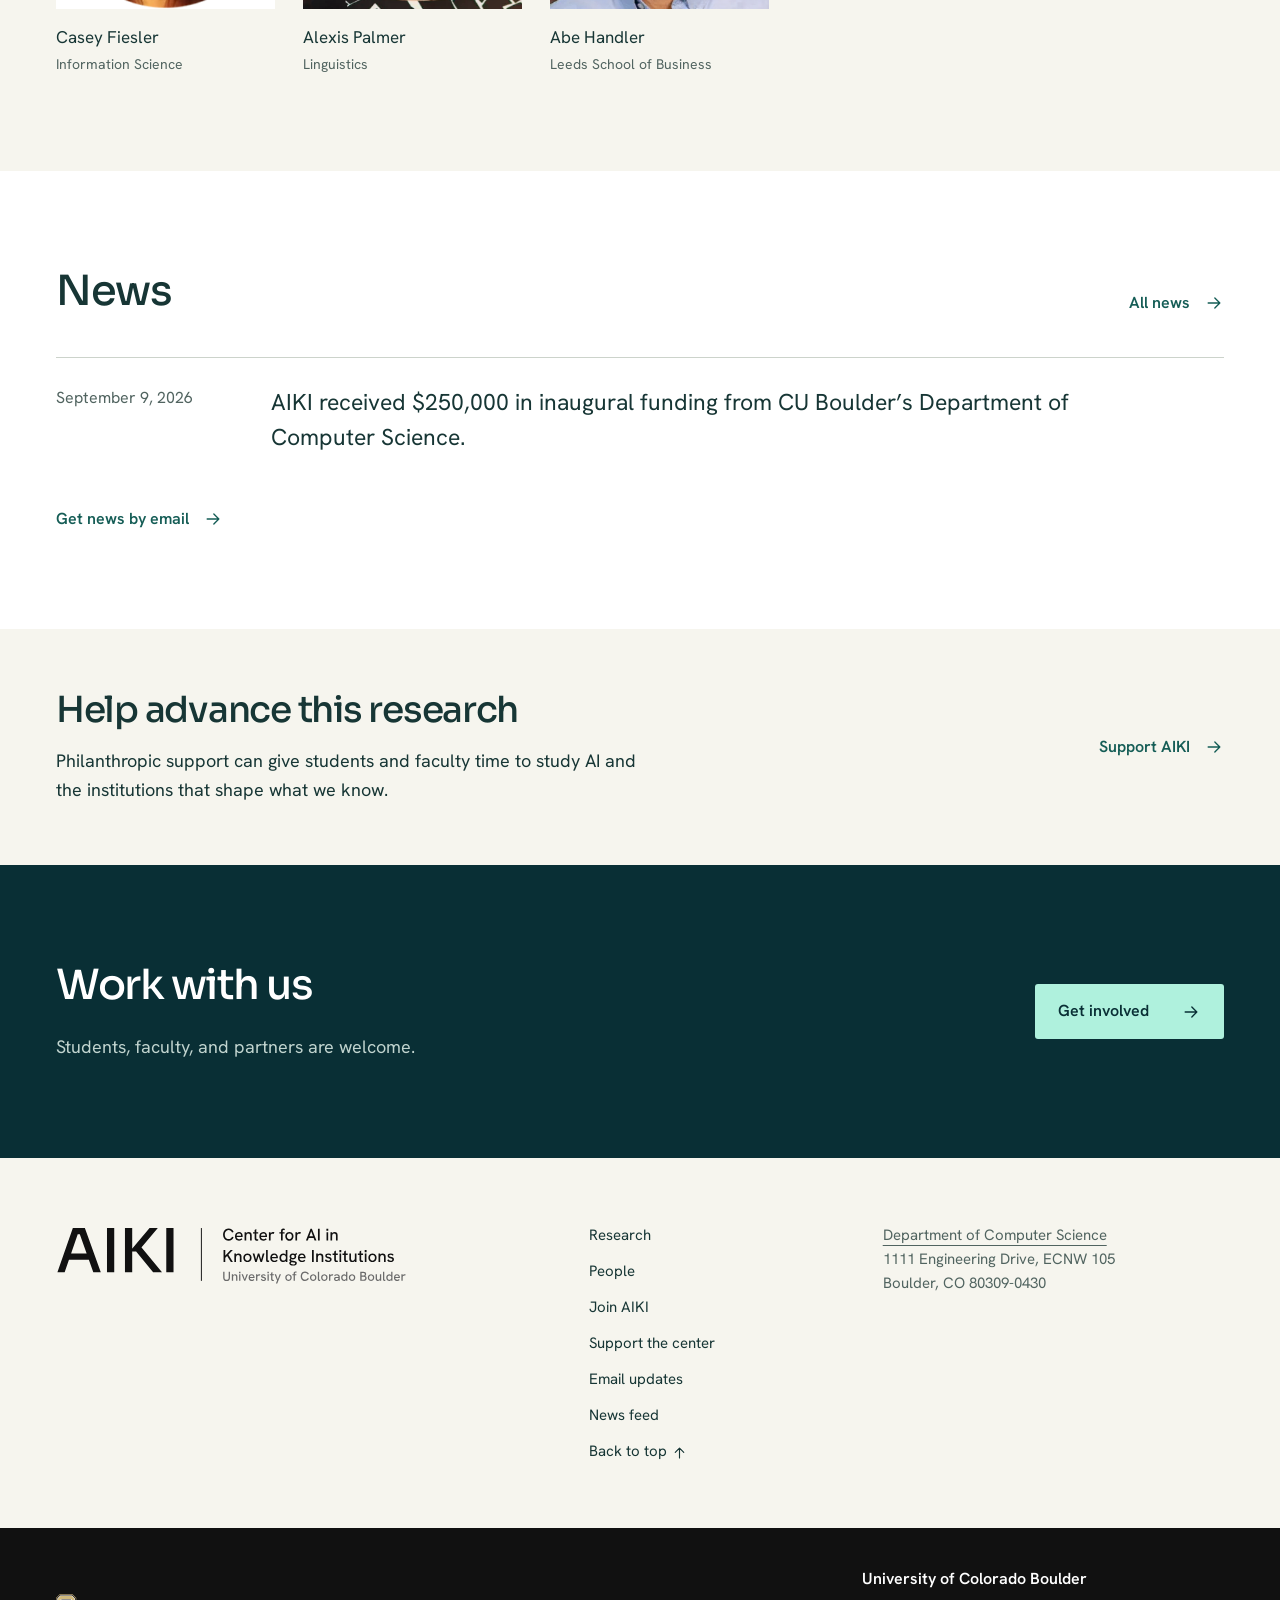
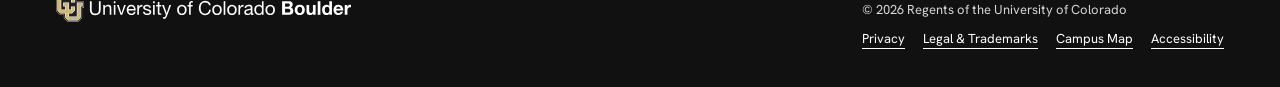
==== commit dd4bcb7e: "Publish website" ====
--- a/index.html
+++ b/index.html
@@ -249,7 +249,7 @@
       <div class="home-hero">
         <div class="hero-copy">
           <h1>How AI is changing <span>what we know.</span></h1>
-          <p class="hero-intro">We study AI and the institutions that create, share, and evaluate knowledge—from universities to newsrooms.</p>
+          <p class="hero-intro">We study AI and the institutions that create, share, and evaluate knowledge—across education, journalism, healthcare, and culture.</p>
           <a class="button button-primary" href="/research/">Explore our research <svg class="arrow-icon" width="20" height="20" viewBox="0 0 24 24" fill="none" aria-hidden="true"><path d="M5 12h14m-6-6 6 6-6 6" stroke="currentColor" stroke-width="1.6" stroke-linecap="round" stroke-linejoin="round" /></svg>
 </a>
         </div>
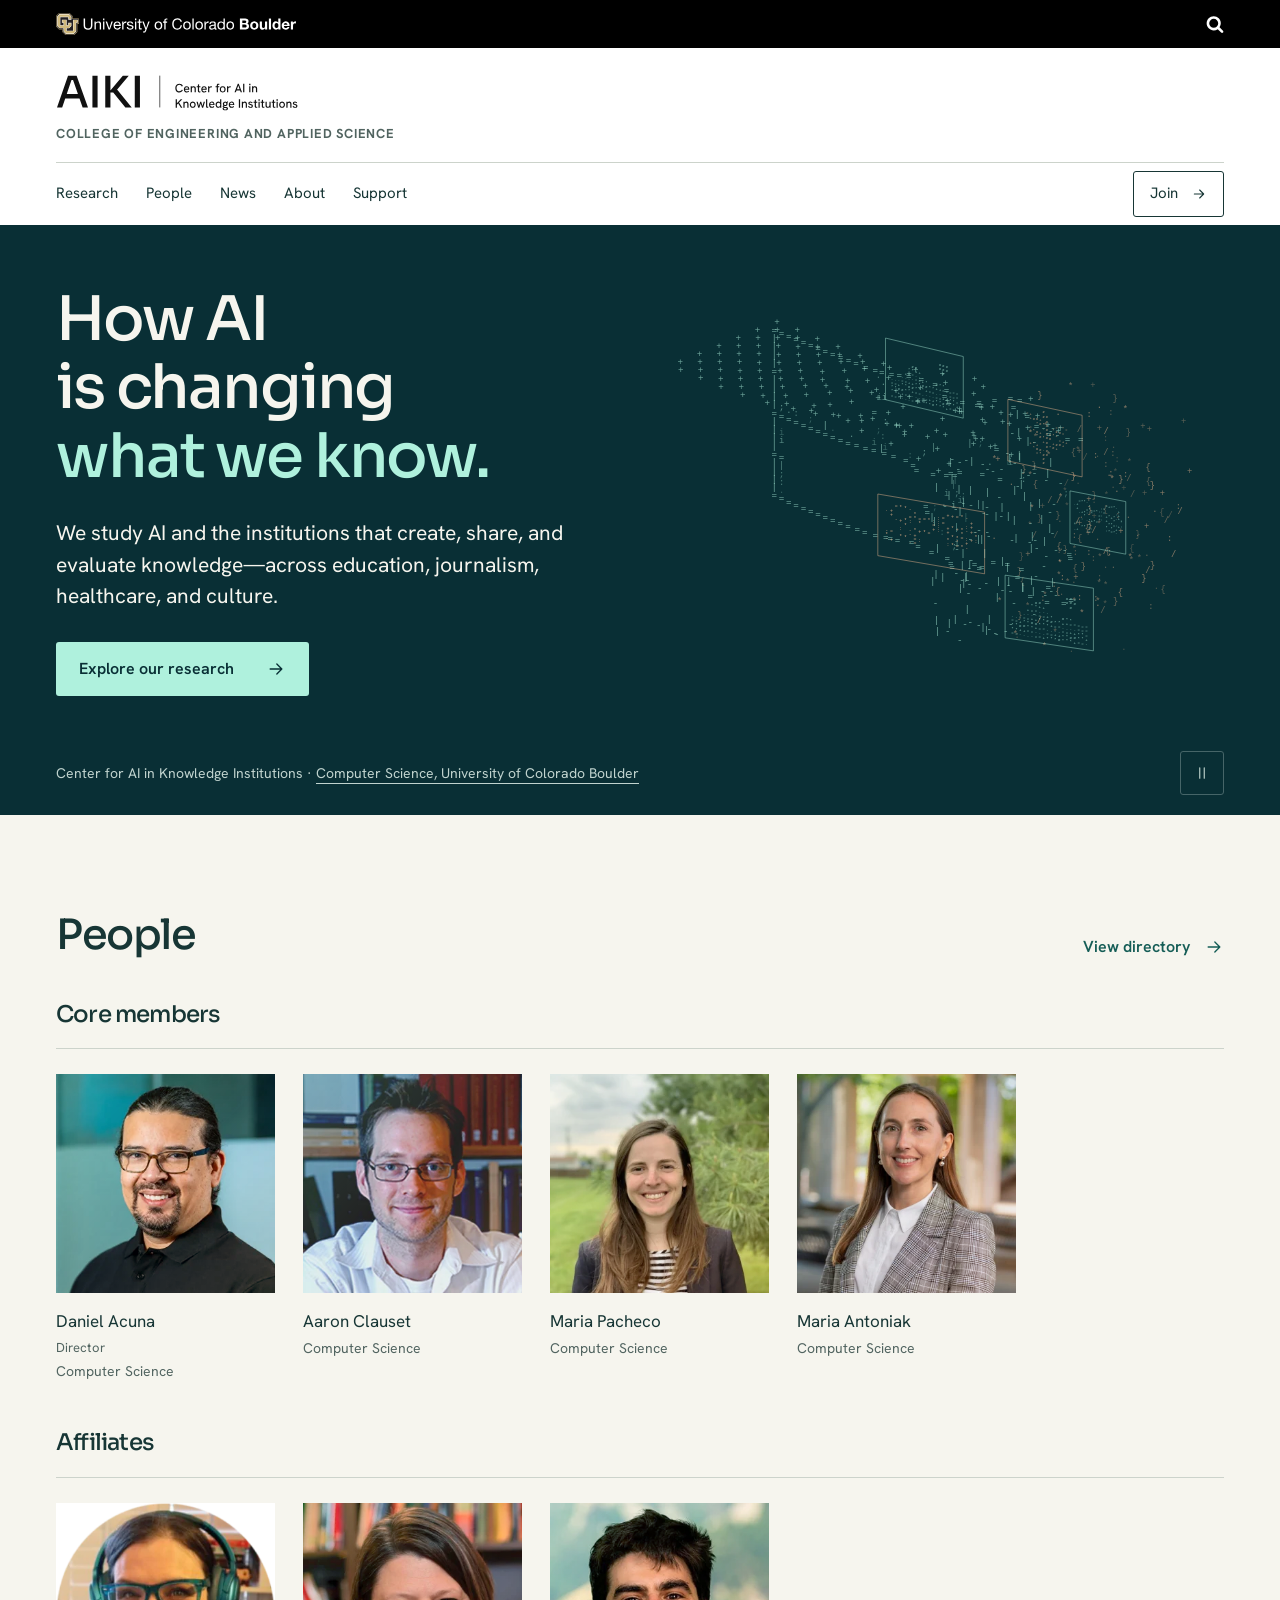
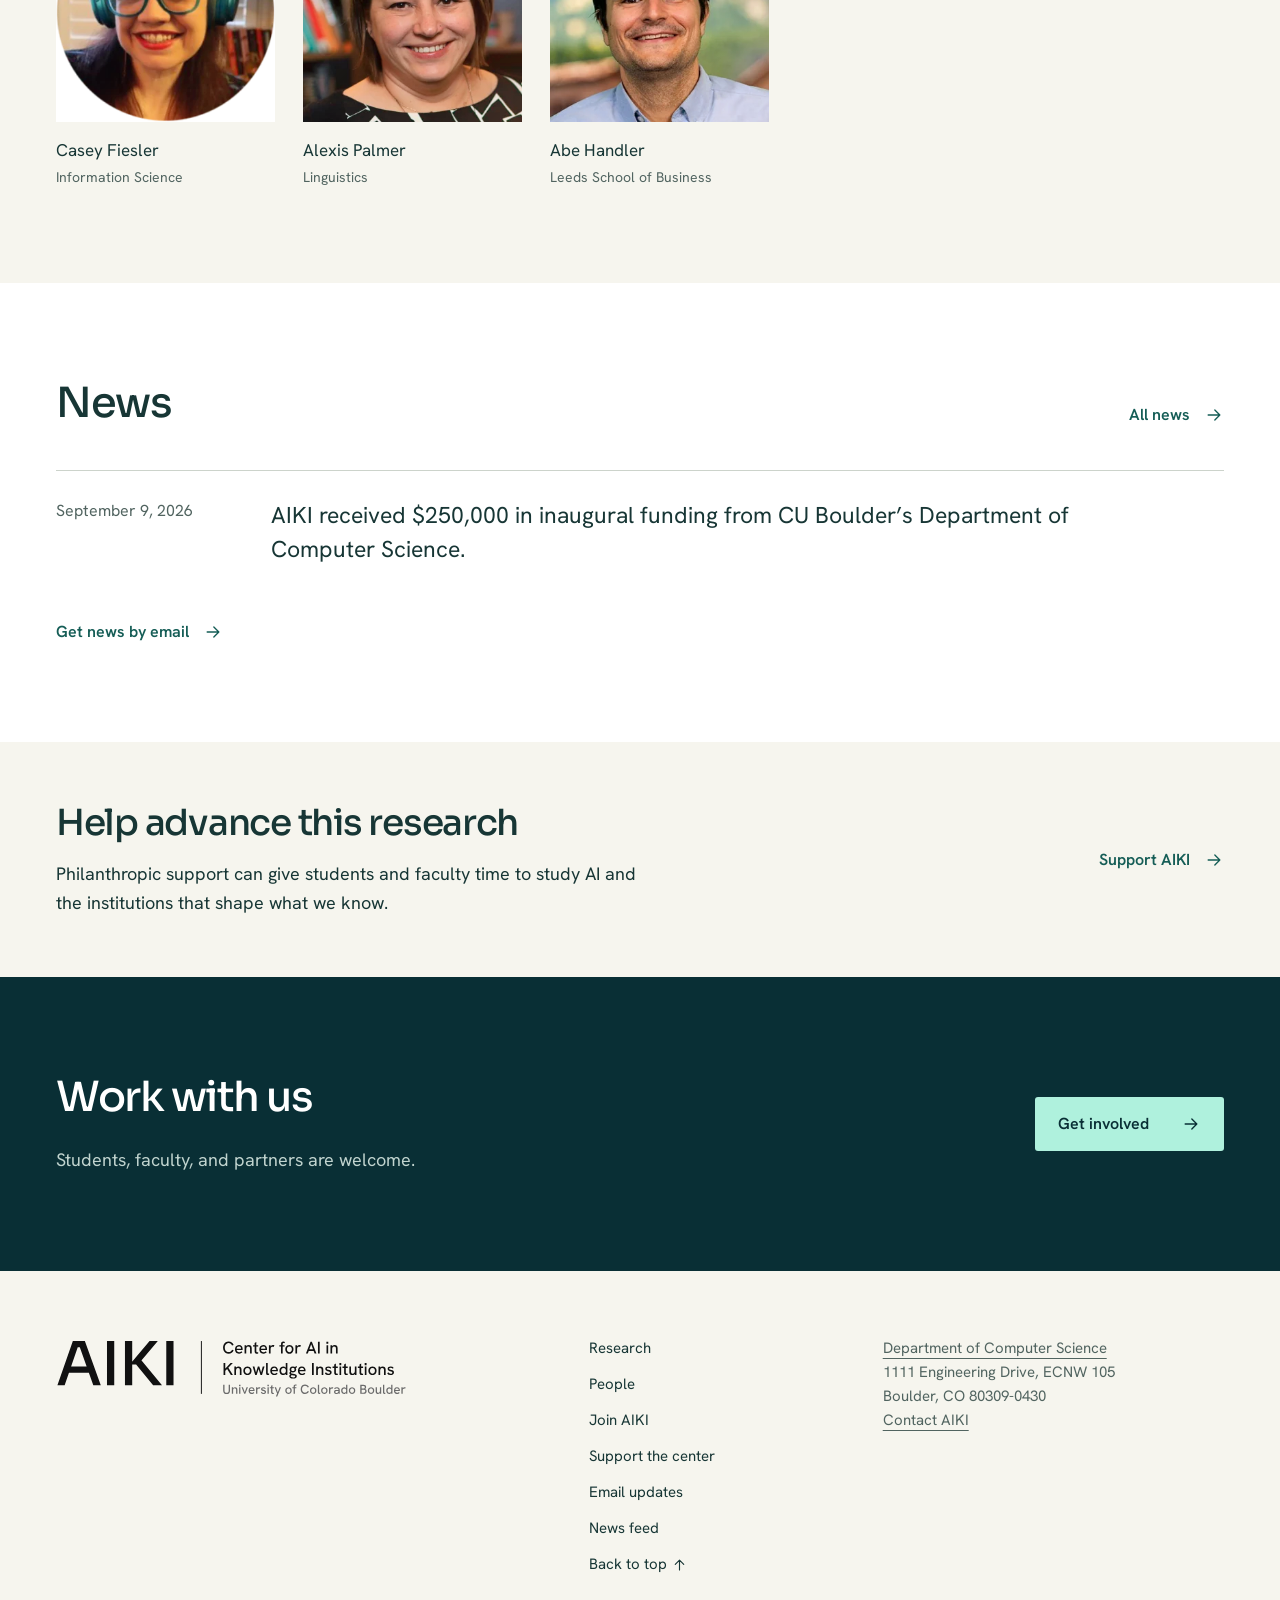
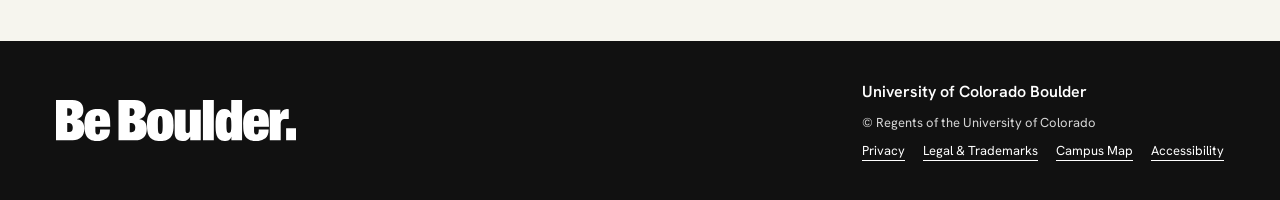
==== commit 9ad1f6a4: "Publish website" ====
--- a/index.html
+++ b/index.html
@@ -3,7 +3,7 @@
 <head>
   <meta charset="utf-8">
   <meta name="viewport" content="width=device-width, initial-scale=1">
-  <meta name="theme-color" content="#092f35">
+  <meta name="theme-color" content="#000000">
   
 
 <title>Center for AI in Knowledge Institutions – AIKI</title>
@@ -201,10 +201,17 @@
 -->
   <a class="skip-link" href="#main">Skip to content</a>
   <header class="site-header">
-  <div class="header-inner">
-    <a class="brand" href="/" aria-label="AIKI home">
-      <img src="/assets/images/brand/aiki-lockup-compact-white.svg" width="557" height="100" alt="AIKI, Center for AI in Knowledge Institutions">
-    </a>
+  <div class="ucb-brand-bar ucb-brand-bar-black">
+    <div class="brand-bar-inner">
+      <a class="ucb-home-link" href="https://www.colorado.edu/"><img class="ucb-logo" src="/assets/images/cu-boulder-logo-text-white.svg" width="240" height="22" alt="University of Colorado Boulder"></a>
+      <a class="ucb-search-link" href="https://www.colorado.edu/search"><img class="ucb-search" src="/assets/images/search-white.svg" width="18" height="18" alt="Search Colorado.edu"></a>
+    </div>
+  </div>
+  <div class="header-inner ucb white">
+    <div class="site-name">
+      <a class="brand" href="/"><img src="/assets/images/brand/aiki-lockup-compact.svg" width="557" height="86" alt="AIKI, Center for AI in Knowledge Institutions"></a>
+      <p class="affiliation"><a href="https://www.colorado.edu/engineering">College of Engineering and Applied Science</a></p>
+    </div>
     <button class="menu-toggle" aria-expanded="false" aria-controls="primary-nav" hidden>Menu <span class="menu-lines" aria-hidden="true"></span></button>
     <nav id="primary-nav" class="primary-nav" aria-label="Main">
       <a href="/research/">Research</a><a href="/people/">People</a><a href="/news/">News</a><a href="/about/">About</a><a href="/support/">Support</a><a href="/join/" class="nav-join">Join<svg class="arrow-icon" width="20" height="20" viewBox="0 0 24 24" fill="none" aria-hidden="true"><path d="M5 12h14m-6-6 6 6-6 6" stroke="currentColor" stroke-width="1.6" stroke-linecap="round" stroke-linejoin="round"/></svg>
@@ -263,6 +270,9 @@
       </div>
       <p class="home-affiliation">Center for AI in Knowledge Institutions · <a href="https://www.colorado.edu/cs/">Computer Science, University of Colorado Boulder</a></p>
     </div>
+    <button class="archive-toggle" type="button" aria-label="Pause animation" aria-controls="knowledge-archive" data-playing="true" hidden="">
+      <svg viewBox="0 0 24 24" fill="none" stroke="currentColor" stroke-width="1.5" stroke-linecap="round" stroke-linejoin="round" aria-hidden="true"><path class="archive-pause" d="M9 5v14M15 5v14" /><path class="archive-play" d="m8 5 11 7-11 7Z" /></svg>
+    </button>
   </section>
   <section class="wrap section-space home-people">
     <div class="section-heading"><h2>People</h2><a class="text-link" href="/people/">View directory <svg class="arrow-icon" width="20" height="20" viewBox="0 0 24 24" fill="none" aria-hidden="true"><path d="M5 12h14m-6-6 6 6-6 6" stroke="currentColor" stroke-width="1.6" stroke-linecap="round" stroke-linejoin="round" /></svg>
@@ -366,16 +376,17 @@
     <address>
       <a href="https://www.colorado.edu/cs/">Department of Computer Science</a><br>
       1111 Engineering Drive, ECNW 105<br>
-      Boulder, CO 80309-0430
+      Boulder, CO 80309-0430<br>
+      <a class="footer-contact" href="/about/#contact">Contact AIKI</a>
     </address>
   </div>
   <div class="university-footer">
-    <div class="wrap university-inner">
-      <a class="cu-brand" href="https://www.colorado.edu/"><img src="/assets/images/cu-boulder-logo-text-white.svg" width="320" height="29" alt="University of Colorado Boulder" loading="lazy"></a>
+    <div class="wrap university-inner ucb-footer">
+      <a class="be-boulder" href="https://www.colorado.edu/"><img class="ucb-footer-be-boulder" src="/assets/images/be-boulder-white.svg" width="240" height="41" alt="Be Boulder." loading="lazy"></a>
       <div class="university-details">
-        <a href="https://www.colorado.edu/">University of Colorado Boulder</a>
-        <p>© 2026 Regents of the University of Colorado</p>
-        <nav aria-label="University resources"><a href="https://www.colorado.edu/compliance/policies/privacy-statement">Privacy</a><a href="https://www.colorado.edu/about/legal-trademarks">Legal &amp; Trademarks</a><a href="https://www.colorado.edu/map/">Campus Map</a><a href="https://www.colorado.edu/accessibility">Accessibility</a></nav>
+        <a class="ucb-home-link" href="https://www.colorado.edu/">University of Colorado Boulder</a>
+        <p>© Regents of the University of Colorado</p>
+        <nav class="ucb-footer-links" aria-label="University resources"><a href="https://www.colorado.edu/compliance/policies/privacy-statement">Privacy</a><a href="https://www.colorado.edu/about/legal-trademarks">Legal &amp; Trademarks</a><a href="https://www.colorado.edu/map/">Campus Map</a><a href="https://www.colorado.edu/accessibility">Accessibility</a></nav>
       </div>
     </div>
   </div>
--- a/assets/css/aiki.css
+++ b/assets/css/aiki.css
@@ -74,21 +74,31 @@
 .text-link:hover { text-decoration: underline; }
 .lead { font-size: 23px; line-height: 1.5; }
 
-/* The approved monochrome identity remains separate from the color system. */
-.site-header { position: relative; z-index: 10; }
-.header-inner { width: min(1392px, calc(100% - 112px)); min-height: 112px; margin: auto; display: flex; align-items: center; justify-content: space-between; gap: 38px; border-bottom: 1px solid var(--line); }
-.brand { display: block; flex-shrink: 0; width: 250px; padding-block: 24px; }
+/* CU's campus header comes first. The approved monochrome lockup and the
+   college affiliation form the white site-name header; navigation has its own row. */
+.site-header { position: relative; z-index: 10; background: var(--paper); color: var(--text); }
+.ucb-brand-bar { background: #000000; color: var(--paper); }
+.brand-bar-inner { width: min(1392px, calc(100% - 112px)); min-height: 48px; margin: auto; display: flex; align-items: center; justify-content: space-between; gap: 20px; }
+.ucb-home-link { display: block; flex: 0 1 240px; min-width: 160px; }
+.ucb-logo { width: 100%; }
+.ucb-search-link { display: grid; place-items: center; flex-shrink: 0; width: 44px; height: 44px; margin-right: -13px; }
+.ucb-search { width: 18px; height: 18px; }
+.ucb-brand-bar a:focus-visible { outline-color: var(--cu-gold); }
+.ucb-search-link:focus-visible { outline-offset: -4px; }
+.header-inner { width: min(1392px, calc(100% - 112px)); margin: auto; display: flex; flex-wrap: wrap; align-items: center; justify-content: space-between; gap: 0 38px; border-bottom: 1px solid var(--line); }
+.is-home .header-inner { border-bottom: 0; }
+.site-name { flex: 1 1 0; min-width: 0; padding-block: 24px 20px; }
+.brand { display: block; width: 250px; }
 .brand img { width: 100%; }
-.primary-nav { display: flex; align-items: center; justify-content: flex-end; gap: 23px; font-size: 15px; line-height: 1.3; }
+.affiliation { margin-top: 14px; font-size: 13px; font-weight: 700; line-height: 1.35; letter-spacing: .06em; text-transform: uppercase; color: var(--muted); }
+.affiliation a { text-decoration: none; }
+.affiliation a:hover { text-decoration: underline; }
+.primary-nav { display: flex; width: 100%; align-items: center; justify-content: flex-start; gap: 28px; border-top: 1px solid var(--line); font-size: 15px; line-height: 1.3; }
 .primary-nav > a { padding-block: 16px; text-decoration: none; white-space: nowrap; }
 .primary-nav > a:hover, .primary-nav > a[aria-current] { text-decoration: underline; text-decoration-thickness: 2px; text-underline-offset: 8px; }
-.primary-nav .nav-join { display: flex; align-items: center; gap: 13px; border: 1px solid var(--text); border-radius: 3px; padding: 12px 16px; }
+.primary-nav .nav-join { display: flex; align-items: center; gap: 13px; margin-left: auto; margin-block: 8px; border: 1px solid var(--text); border-radius: 3px; padding: 12px 16px; }
 .nav-join .arrow-icon { width: 16px; height: 16px; }
 .menu-toggle { display: none; }
-.is-home .site-header { color: var(--paper); background: var(--deep); }
-.is-home .header-inner { border-color: var(--dark-line); }
-.is-home .nav-join { border-color: var(--mint); color: var(--mint); }
-.is-home .site-header a:focus-visible, .is-home .site-header button:focus-visible { outline-color: var(--mint); }
 
 /* Text and artwork share a centered row inside the capped content column. */
 .home-opening { position: relative; background: var(--deep); color: var(--surface); overflow: clip; }
@@ -104,10 +114,15 @@
 .hero-flow canvas { opacity: 0; }
 .hero-flow.is-ready canvas { opacity: 1; }
 .hero-flow.is-ready img { opacity: 0; }
+.archive-toggle { position: absolute; right: max(56px, calc((100% - 1280px) / 2)); bottom: 20px; z-index: 2; display: grid; place-items: center; width: 44px; height: 44px; padding: 0; color: var(--deep-muted); background: transparent; border: 1px solid var(--dark-line); border-radius: 3px; cursor: pointer; transition: color .2s, border-color .2s; }
+.archive-toggle svg { width: 18px; height: 18px; }
+.archive-toggle[data-playing="true"] .archive-play, .archive-toggle[data-playing="false"] .archive-pause { display: none; }
+.archive-toggle:hover { color: var(--mint); border-color: var(--mint); }
+.archive-toggle:focus-visible { outline-color: var(--mint); }
 .home-opening a:focus-visible { outline-color: var(--mint); }
 .theme-one { background: var(--mint); }
 .theme-two { background: var(--apricot); }
-.home-affiliation { position: relative; z-index: 1; padding-block: 22px 30px; font-size: 14px; color: var(--deep-muted); }
+.home-affiliation { position: relative; z-index: 1; padding-block: 22px 30px; padding-right: 64px; font-size: 14px; color: var(--deep-muted); }
 
 /* Research and evidence use the same open row grammar. */
 .research-rows { border-top: 1px solid var(--line); }
@@ -311,7 +326,7 @@
 .news-year .news-description { font-size: 21px; }
 .news-year .news-item { grid-template-columns: 150px 1fr; gap: 25px; }
 
-/* Two independent identities, with their own space and university resources. */
+/* The center identity and CU's Be Boulder footer keep separate bands. */
 .footer-main { display: grid; grid-template-columns: 1.4fr .7fr 1fr; gap: 55px; padding-block: 65px; }
 .footer-identity img { width: min(100%, 350px); }
 .footer-nav { display: flex; flex-direction: column; gap: 12px; font-size: 15px; }
@@ -321,8 +336,8 @@
 .footer-main address { font-size: 15px; color: var(--muted); }
 .university-footer { background: #111111; color: var(--paper); }
 .university-inner { display: flex; gap: 60px; justify-content: space-between; align-items: center; padding-block: 38px; }
-.cu-brand { display: block; width: 300px; flex-shrink: 0; padding: 15px 0; }
-.cu-brand img { width: 100%; max-height: 70px; object-fit: contain; object-position: left; }
+.be-boulder { display: block; width: 240px; flex-shrink: 0; padding: 12px 0; }
+.be-boulder img { width: 100%; }
 .university-details { font-size: 13px; }
 .university-details > a { font-size: 16px; font-weight: 600; text-decoration: none; }
 .university-details p { margin-block: 8px; color: #d6d6d6; }
@@ -330,16 +345,18 @@
 .university-footer a:focus-visible { outline-color: var(--cu-gold); }
 
 @media (max-width: 1200px) {
-  .wrap, .header-inner { width: calc(100% - 80px); }
-  .primary-nav { gap: 15px; }
+  .wrap, .header-inner, .brand-bar-inner { width: calc(100% - 80px); }
+  .primary-nav { gap: 20px; }
   .brand { width: 225px; }
+  .archive-toggle { right: 40px; }
   .topic-layout, .about-layout { gap: 40px; }
 }
 @media (max-width: 1060px) {
-  .header-inner { flex-wrap: wrap; gap: 0 24px; padding-block: 8px; min-height: 96px; }
-  .primary-nav { width: 100%; justify-content: flex-start; flex-wrap: wrap; padding-bottom: 22px; gap: 10px 23px; }
+  .header-inner { gap: 0 24px; }
+  .site-name { padding-block: 20px 18px; }
+  .primary-nav { flex-wrap: wrap; padding-block: 10px 22px; gap: 10px 23px; }
+  .primary-nav .nav-join { margin: 0; }
   .nav-ready .menu-toggle { display: inline-flex; gap: 14px; align-items: center; justify-content: space-between; min-height: 48px; padding: 10px 12px; background: transparent; border: 1px solid var(--line); border-radius: 3px; font-size: 15px; }
-  .is-home .menu-toggle { border-color: var(--dark-line); }
   .menu-lines { width: 17px; height: 9px; border-block: 1px solid currentColor; }
   .hero-copy h1 { font-size: clamp(38px, 4.7vw, 55px); }
   .people-grid { gap: 25px; }
@@ -378,7 +395,7 @@
   .topic-sidebar h2 { margin-bottom: 8px; }
   .theme-detail h2 { font-size: 27px; }
   .about-layout .contact-panel { max-width: 500px; }
-  .university-inner { flex-direction: column; align-items: flex-start; gap: 24px; }
+  .university-inner { flex-direction: column; align-items: flex-start; gap: 16px; }
   .join-inner { flex-direction: column; align-items: start; gap: 30px; }
 }
 @media (max-width: 800px) {
@@ -388,13 +405,20 @@
   .hero-intro { font-size: 20px; }
   .hero-flow { --frame-x: 0; --frame-y: 0; --frame-width: 720; --frame-height: 460; left: 50%; width: min(800px, calc(100vw + 120px)); margin-block: 8px -16px; transform: translateX(-50%); }
 }
+/* CU's brand bar narrows its logo below 768px. */
+@media (max-width: 767px) {
+  .ucb-home-link { flex-basis: 200px; }
+}
 @media (max-width: 600px) {
   body { font-size: 17px; }
-  .wrap, .header-inner { width: calc(100% - 40px); }
-  .brand { width: 220px; padding-block: 21px; }
-  .header-inner { min-height: 90px; gap: 0 12px; }
+  .wrap, .header-inner, .brand-bar-inner { width: calc(100% - 40px); }
+  .brand { width: 220px; }
+  .header-inner { gap: 0 12px; }
+  .site-name { padding-block: 18px 16px; }
+  .affiliation { margin-top: 12px; font-size: 12px; }
+  .archive-toggle { right: 20px; }
   .nav-ready .menu-toggle { gap: 8px; font-size: 14px; padding-inline: 9px; }
-  .primary-nav { display: grid; grid-template-columns: 1fr 1fr; gap: 0 22px; padding-top: 6px; }
+  .primary-nav { display: grid; grid-template-columns: 1fr 1fr; gap: 0 22px; padding-top: 8px; }
   .primary-nav > a { padding-block: 13px; }
   .primary-nav .nav-join { justify-content: space-between; }
   .home-hero { padding-block: 40px 0; }
@@ -459,12 +483,18 @@
   .footer-identity img { width: 310px; }
   .footer-nav { display: grid; grid-template-columns: 1fr 1fr; gap: 15px 20px; }
   .university-inner { padding-block: 28px; }
-  .cu-brand { width: 260px; }
 }
 @media (max-width: 360px) {
-  .wrap, .header-inner { width: calc(100% - 32px); }
+  .wrap, .header-inner, .brand-bar-inner { width: calc(100% - 32px); }
   .brand { width: 185px; }
+  .archive-toggle { right: 16px; }
   .hero-copy h1 { font-size: 37px; }
+}
+/* Forced colors replace backgrounds but not image pixels. Keep each fixed-color
+   mark on the ground it was drawn for, so none disappears in light or dark themes. */
+@media (forced-colors: active) {
+  .brand img, .footer-identity img { forced-color-adjust: none; background: #ffffff; padding: 4px; }
+  .ucb-logo, .ucb-search, .ucb-footer-be-boulder { forced-color-adjust: none; background: #000000; padding: 4px; }
 }
 @media (prefers-reduced-motion: reduce) {
   html { scroll-behavior: auto; }
@@ -473,7 +503,7 @@
 @media print {
   html { scroll-behavior: auto; }
   body, .home-opening, .join-strip, .university-footer { background: white; color: black; }
-  .site-header, .site-footer, .skip-link, .publication-filters, .publication-toolbar, .contents-nav, .section-nav, .hero-flow, .project-art, .join-strip { display: none !important; }
+  .site-header, .site-footer, .skip-link, .publication-filters, .publication-toolbar, .contents-nav, .section-nav, .hero-flow, .archive-toggle, .project-art, .join-strip { display: none !important; }
   .wrap { width: 100%; }
   .interior-main, .section-space { padding-block: 20px; }
   h1, .hero-copy h1 { font-size: 32px; }
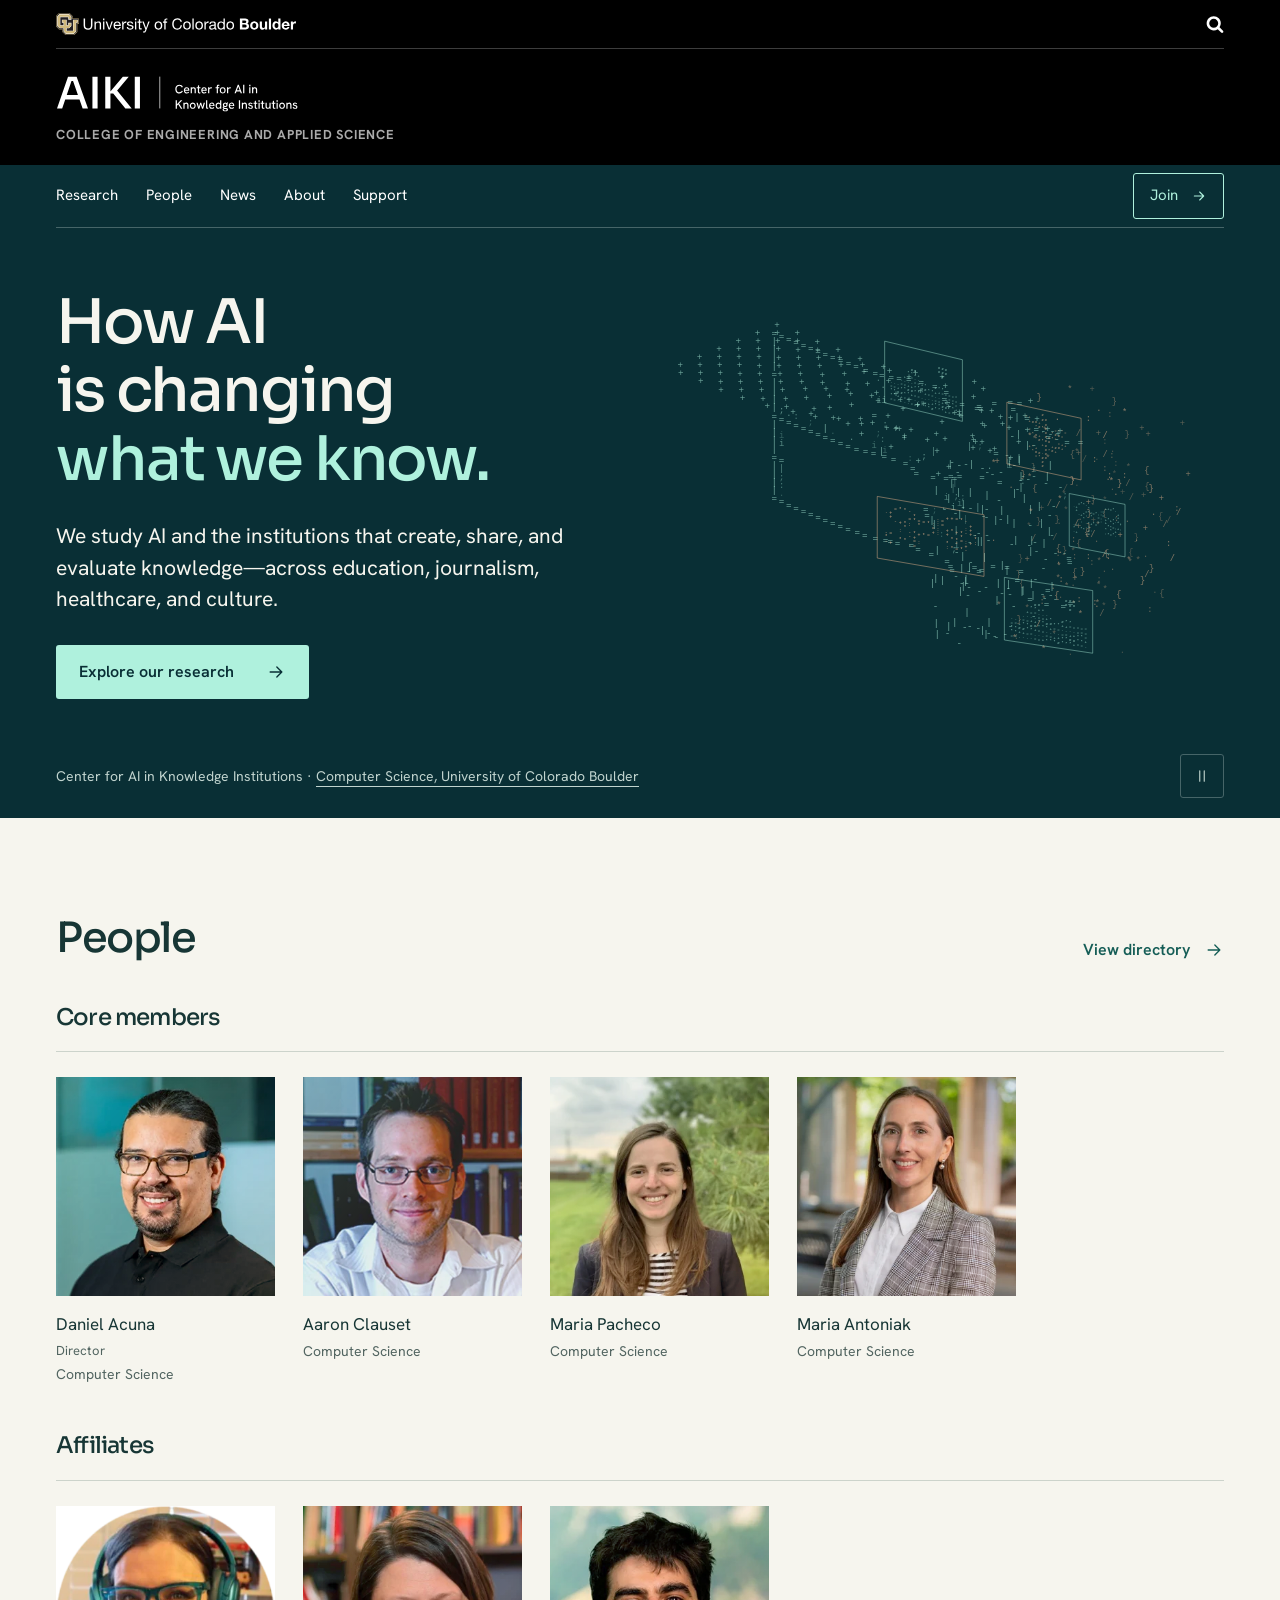
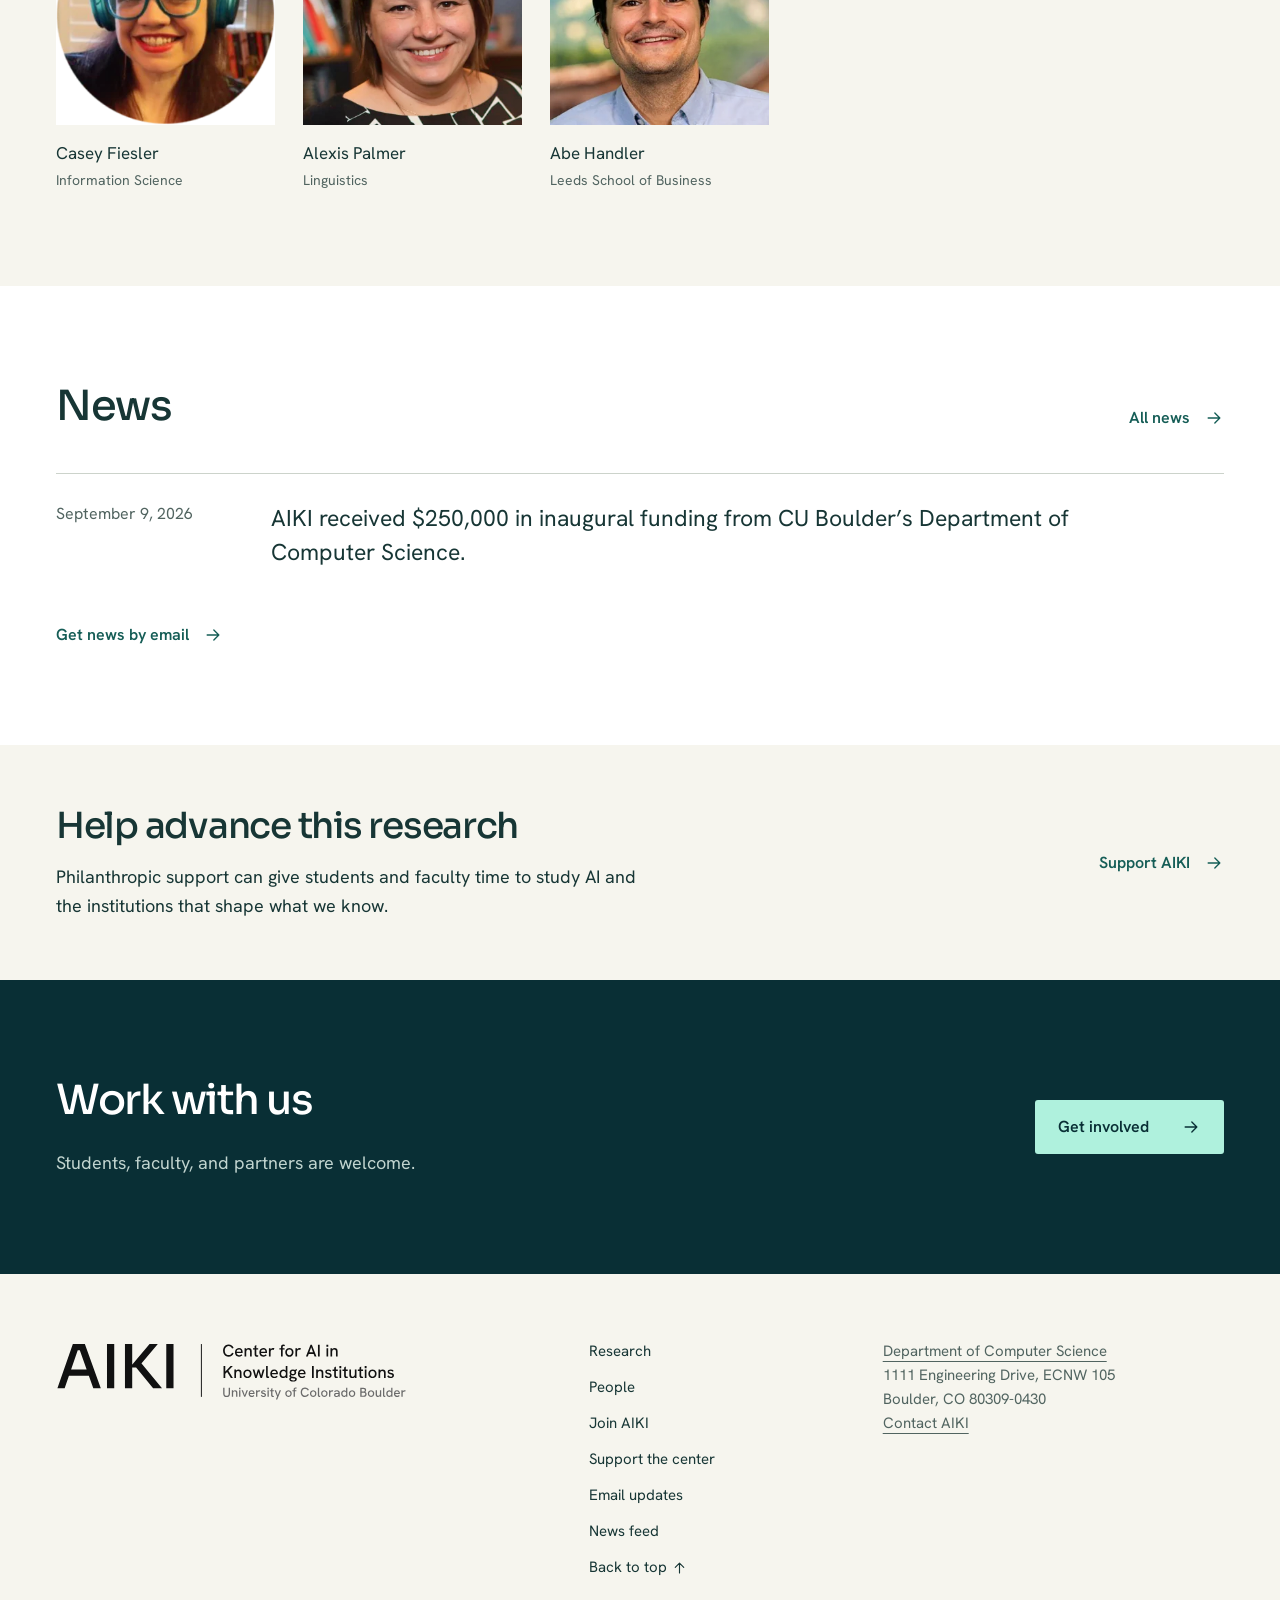
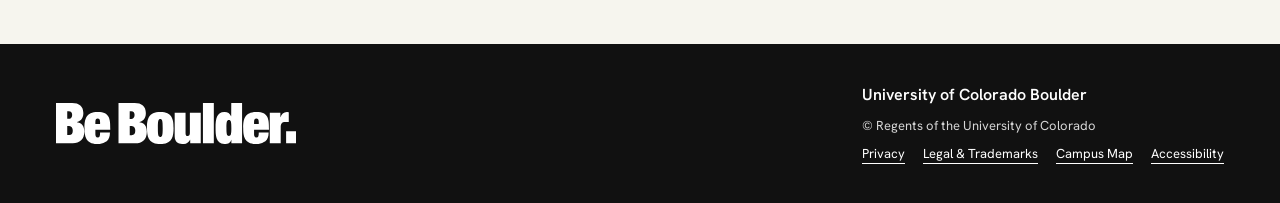
==== commit 67969d98: "Publish website" ====
--- a/index.html
+++ b/index.html
@@ -207,12 +207,16 @@
       <a class="ucb-search-link" href="https://www.colorado.edu/search"><img class="ucb-search" src="/assets/images/search-white.svg" width="18" height="18" alt="Search Colorado.edu"></a>
     </div>
   </div>
-  <div class="header-inner ucb white">
-    <div class="site-name">
-      <a class="brand" href="/"><img src="/assets/images/brand/aiki-lockup-compact.svg" width="557" height="86" alt="AIKI, Center for AI in Knowledge Institutions"></a>
-      <p class="affiliation"><a href="https://www.colorado.edu/engineering">College of Engineering and Applied Science</a></p>
-    </div>
-    <button class="menu-toggle" aria-expanded="false" aria-controls="primary-nav" hidden>Menu <span class="menu-lines" aria-hidden="true"></span></button>
+  <div class="site-name-bar ucb black">
+    <div class="header-inner">
+      <div class="site-name">
+        <a class="brand" href="/"><img src="/assets/images/brand/aiki-lockup-compact-white.svg" width="557" height="86" alt="AIKI, Center for AI in Knowledge Institutions"></a>
+        <p class="affiliation"><a href="https://www.colorado.edu/engineering">College of Engineering and Applied Science</a></p>
+      </div>
+      <button class="menu-toggle" aria-expanded="false" aria-controls="primary-nav" hidden>Menu <span class="menu-lines" aria-hidden="true"></span></button>
+    </div>
+  </div>
+  <div class="nav-bar">
     <nav id="primary-nav" class="primary-nav" aria-label="Main">
       <a href="/research/">Research</a><a href="/people/">People</a><a href="/news/">News</a><a href="/about/">About</a><a href="/support/">Support</a><a href="/join/" class="nav-join">Join<svg class="arrow-icon" width="20" height="20" viewBox="0 0 24 24" fill="none" aria-hidden="true"><path d="M5 12h14m-6-6 6 6-6 6" stroke="currentColor" stroke-width="1.6" stroke-linecap="round" stroke-linejoin="round"/></svg>
 </a>
--- a/assets/css/aiki.css
+++ b/assets/css/aiki.css
@@ -29,6 +29,8 @@
   --dark-line: #466568;
   --link: #155d56;
   --cu-gold: #cfb87c;
+  --cu-black: #000000;
+  --cu-gray: #aaaaaa;
   --display: Sora, sans-serif;
   --body: 'Hanken Grotesk', sans-serif;
   --ease: cubic-bezier(.16, 1, .3, 1);
@@ -74,31 +76,35 @@
 .text-link:hover { text-decoration: underline; }
 .lead { font-size: 23px; line-height: 1.5; }
 
-/* CU's campus header comes first. The approved monochrome lockup and the
-   college affiliation form the white site-name header; navigation has its own row. */
-.site-header { position: relative; z-index: 10; background: var(--paper); color: var(--text); }
-.ucb-brand-bar { background: #000000; color: var(--paper); }
+/* CU's campus header comes first. The black site-name band holds the approved white
+   lockup and the college affiliation; the navigation row keeps the site's own grounds. */
+.site-header { position: relative; z-index: 10; }
+.ucb-brand-bar, .site-name-bar { background: var(--cu-black); color: var(--paper); }
 .brand-bar-inner { width: min(1392px, calc(100% - 112px)); min-height: 48px; margin: auto; display: flex; align-items: center; justify-content: space-between; gap: 20px; }
 .ucb-home-link { display: block; flex: 0 1 240px; min-width: 160px; }
 .ucb-logo { width: 100%; }
 .ucb-search-link { display: grid; place-items: center; flex-shrink: 0; width: 44px; height: 44px; margin-right: -13px; }
 .ucb-search { width: 18px; height: 18px; }
-.ucb-brand-bar a:focus-visible { outline-color: var(--cu-gold); }
+.ucb-brand-bar a:focus-visible, .site-name-bar a:focus-visible, .site-name-bar button:focus-visible { outline-color: var(--cu-gold); }
 .ucb-search-link:focus-visible { outline-offset: -4px; }
-.header-inner { width: min(1392px, calc(100% - 112px)); margin: auto; display: flex; flex-wrap: wrap; align-items: center; justify-content: space-between; gap: 0 38px; border-bottom: 1px solid var(--line); }
-.is-home .header-inner { border-bottom: 0; }
-.site-name { flex: 1 1 0; min-width: 0; padding-block: 24px 20px; }
+/* A hairline keeps the CU lockup and the AIKI lockup visibly separate. */
+.header-inner { width: min(1392px, calc(100% - 112px)); margin: auto; display: flex; align-items: center; justify-content: space-between; gap: 0 38px; border-top: 1px solid #3d3d3d; }
+.site-name { flex: 1 1 0; min-width: 0; padding-block: 24px 22px; }
 .brand { display: block; width: 250px; }
 .brand img { width: 100%; }
-.affiliation { margin-top: 14px; font-size: 13px; font-weight: 700; line-height: 1.35; letter-spacing: .06em; text-transform: uppercase; color: var(--muted); }
+.affiliation { margin-top: 14px; font-size: 13px; font-weight: 700; line-height: 1.35; letter-spacing: .06em; text-transform: uppercase; color: var(--cu-gray); }
 .affiliation a { text-decoration: none; }
 .affiliation a:hover { text-decoration: underline; }
-.primary-nav { display: flex; width: 100%; align-items: center; justify-content: flex-start; gap: 28px; border-top: 1px solid var(--line); font-size: 15px; line-height: 1.3; }
+.primary-nav { display: flex; width: min(1392px, calc(100% - 112px)); margin: auto; align-items: center; justify-content: flex-start; gap: 28px; border-bottom: 1px solid var(--line); font-size: 15px; line-height: 1.3; }
 .primary-nav > a { padding-block: 16px; text-decoration: none; white-space: nowrap; }
 .primary-nav > a:hover, .primary-nav > a[aria-current] { text-decoration: underline; text-decoration-thickness: 2px; text-underline-offset: 8px; }
 .primary-nav .nav-join { display: flex; align-items: center; gap: 13px; margin-left: auto; margin-block: 8px; border: 1px solid var(--text); border-radius: 3px; padding: 12px 16px; }
 .nav-join .arrow-icon { width: 16px; height: 16px; }
 .menu-toggle { display: none; }
+.is-home .nav-bar { color: var(--paper); background: var(--deep); }
+.is-home .primary-nav { border-color: var(--dark-line); }
+.is-home .nav-join { border-color: var(--mint); color: var(--mint); }
+.is-home .nav-bar a:focus-visible { outline-color: var(--mint); }
 
 /* Text and artwork share a centered row inside the capped content column. */
 .home-opening { position: relative; background: var(--deep); color: var(--surface); overflow: clip; }
@@ -345,7 +351,7 @@
 .university-footer a:focus-visible { outline-color: var(--cu-gold); }
 
 @media (max-width: 1200px) {
-  .wrap, .header-inner, .brand-bar-inner { width: calc(100% - 80px); }
+  .wrap, .header-inner, .brand-bar-inner, .primary-nav { width: calc(100% - 80px); }
   .primary-nav { gap: 20px; }
   .brand { width: 225px; }
   .archive-toggle { right: 40px; }
@@ -356,7 +362,7 @@
   .site-name { padding-block: 20px 18px; }
   .primary-nav { flex-wrap: wrap; padding-block: 10px 22px; gap: 10px 23px; }
   .primary-nav .nav-join { margin: 0; }
-  .nav-ready .menu-toggle { display: inline-flex; gap: 14px; align-items: center; justify-content: space-between; min-height: 48px; padding: 10px 12px; background: transparent; border: 1px solid var(--line); border-radius: 3px; font-size: 15px; }
+  .nav-ready .menu-toggle { display: inline-flex; gap: 14px; align-items: center; justify-content: space-between; min-height: 48px; padding: 10px 12px; color: var(--paper); background: transparent; border: 1px solid #6b6b6b; border-radius: 3px; font-size: 15px; }
   .menu-lines { width: 17px; height: 9px; border-block: 1px solid currentColor; }
   .hero-copy h1 { font-size: clamp(38px, 4.7vw, 55px); }
   .people-grid { gap: 25px; }
@@ -411,7 +417,7 @@
 }
 @media (max-width: 600px) {
   body { font-size: 17px; }
-  .wrap, .header-inner, .brand-bar-inner { width: calc(100% - 40px); }
+  .wrap, .header-inner, .brand-bar-inner, .primary-nav { width: calc(100% - 40px); }
   .brand { width: 220px; }
   .header-inner { gap: 0 12px; }
   .site-name { padding-block: 18px 16px; }
@@ -485,7 +491,7 @@
   .university-inner { padding-block: 28px; }
 }
 @media (max-width: 360px) {
-  .wrap, .header-inner, .brand-bar-inner { width: calc(100% - 32px); }
+  .wrap, .header-inner, .brand-bar-inner, .primary-nav { width: calc(100% - 32px); }
   .brand { width: 185px; }
   .archive-toggle { right: 16px; }
   .hero-copy h1 { font-size: 37px; }
@@ -493,8 +499,8 @@
 /* Forced colors replace backgrounds but not image pixels. Keep each fixed-color
    mark on the ground it was drawn for, so none disappears in light or dark themes. */
 @media (forced-colors: active) {
-  .brand img, .footer-identity img { forced-color-adjust: none; background: #ffffff; padding: 4px; }
-  .ucb-logo, .ucb-search, .ucb-footer-be-boulder { forced-color-adjust: none; background: #000000; padding: 4px; }
+  .footer-identity img { forced-color-adjust: none; background: #ffffff; padding: 4px; }
+  .brand img, .ucb-logo, .ucb-search, .ucb-footer-be-boulder { forced-color-adjust: none; background: #000000; padding: 4px; }
 }
 @media (prefers-reduced-motion: reduce) {
   html { scroll-behavior: auto; }
